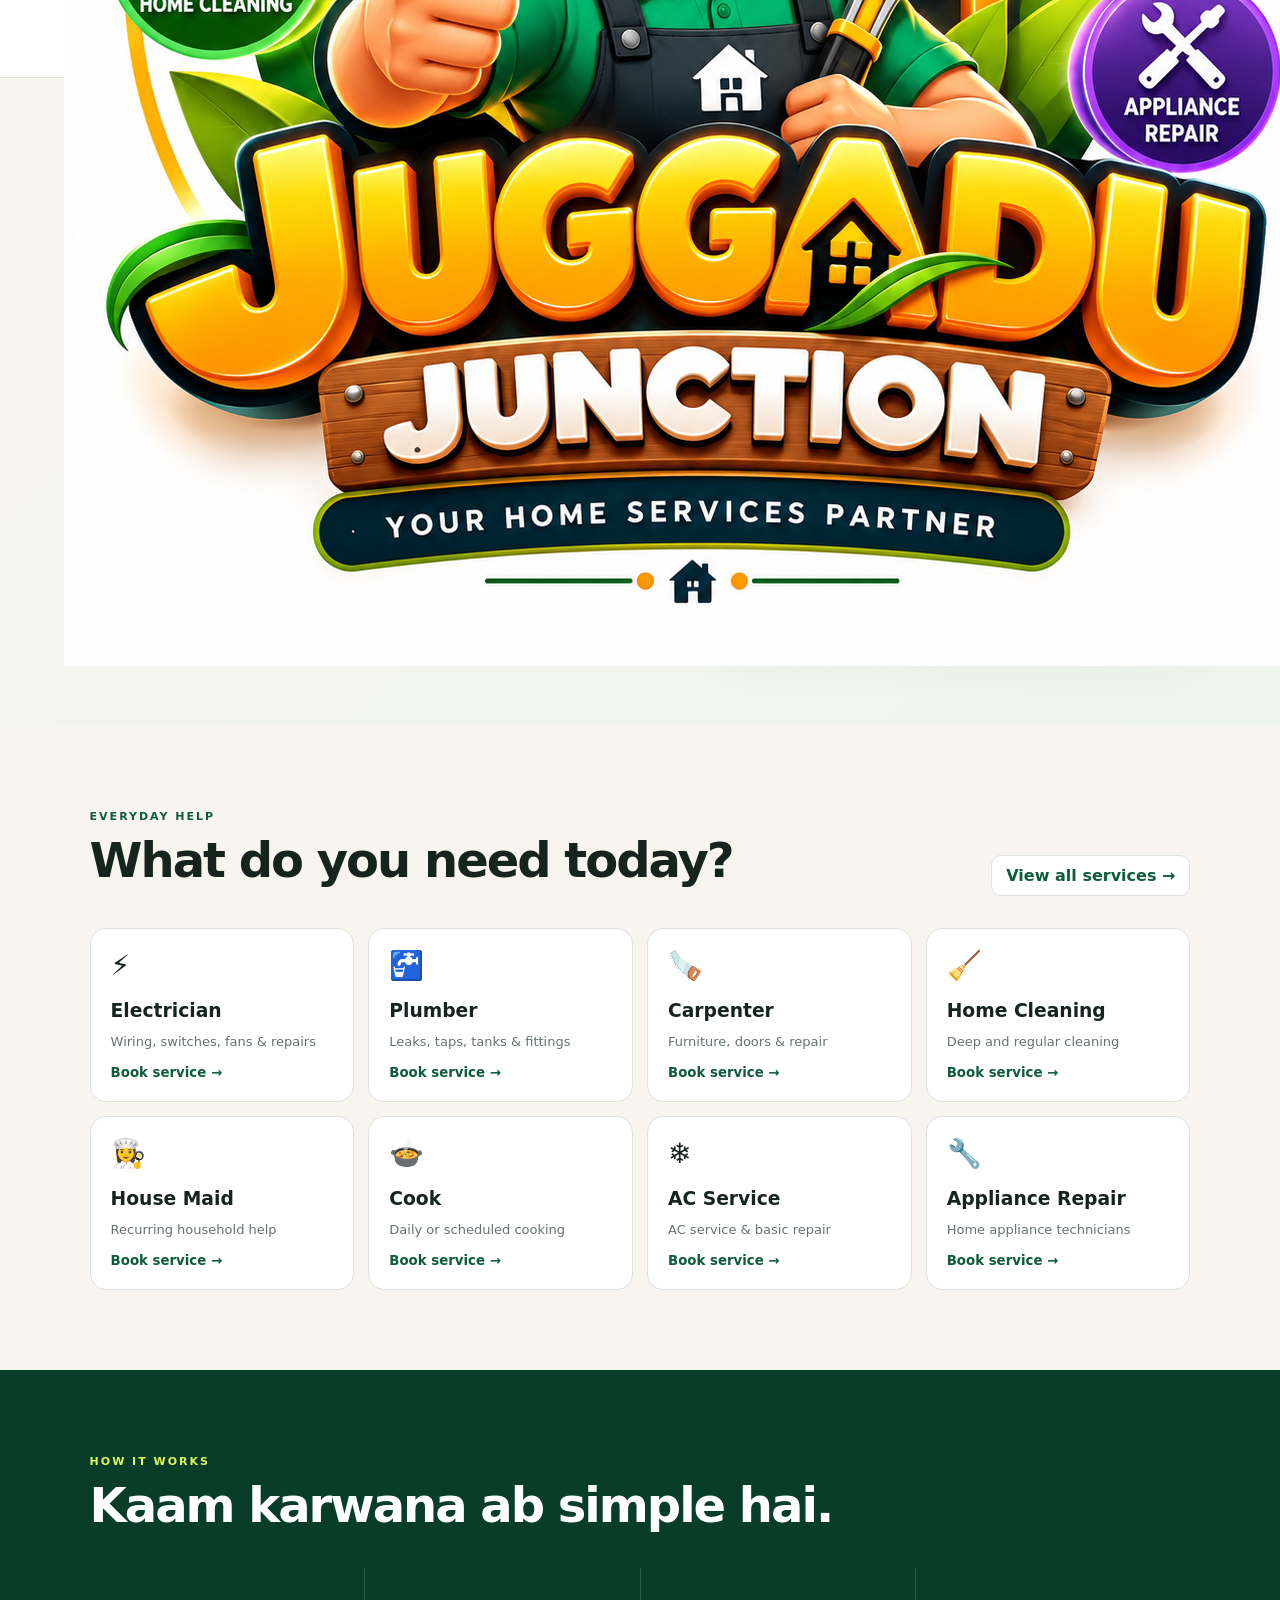
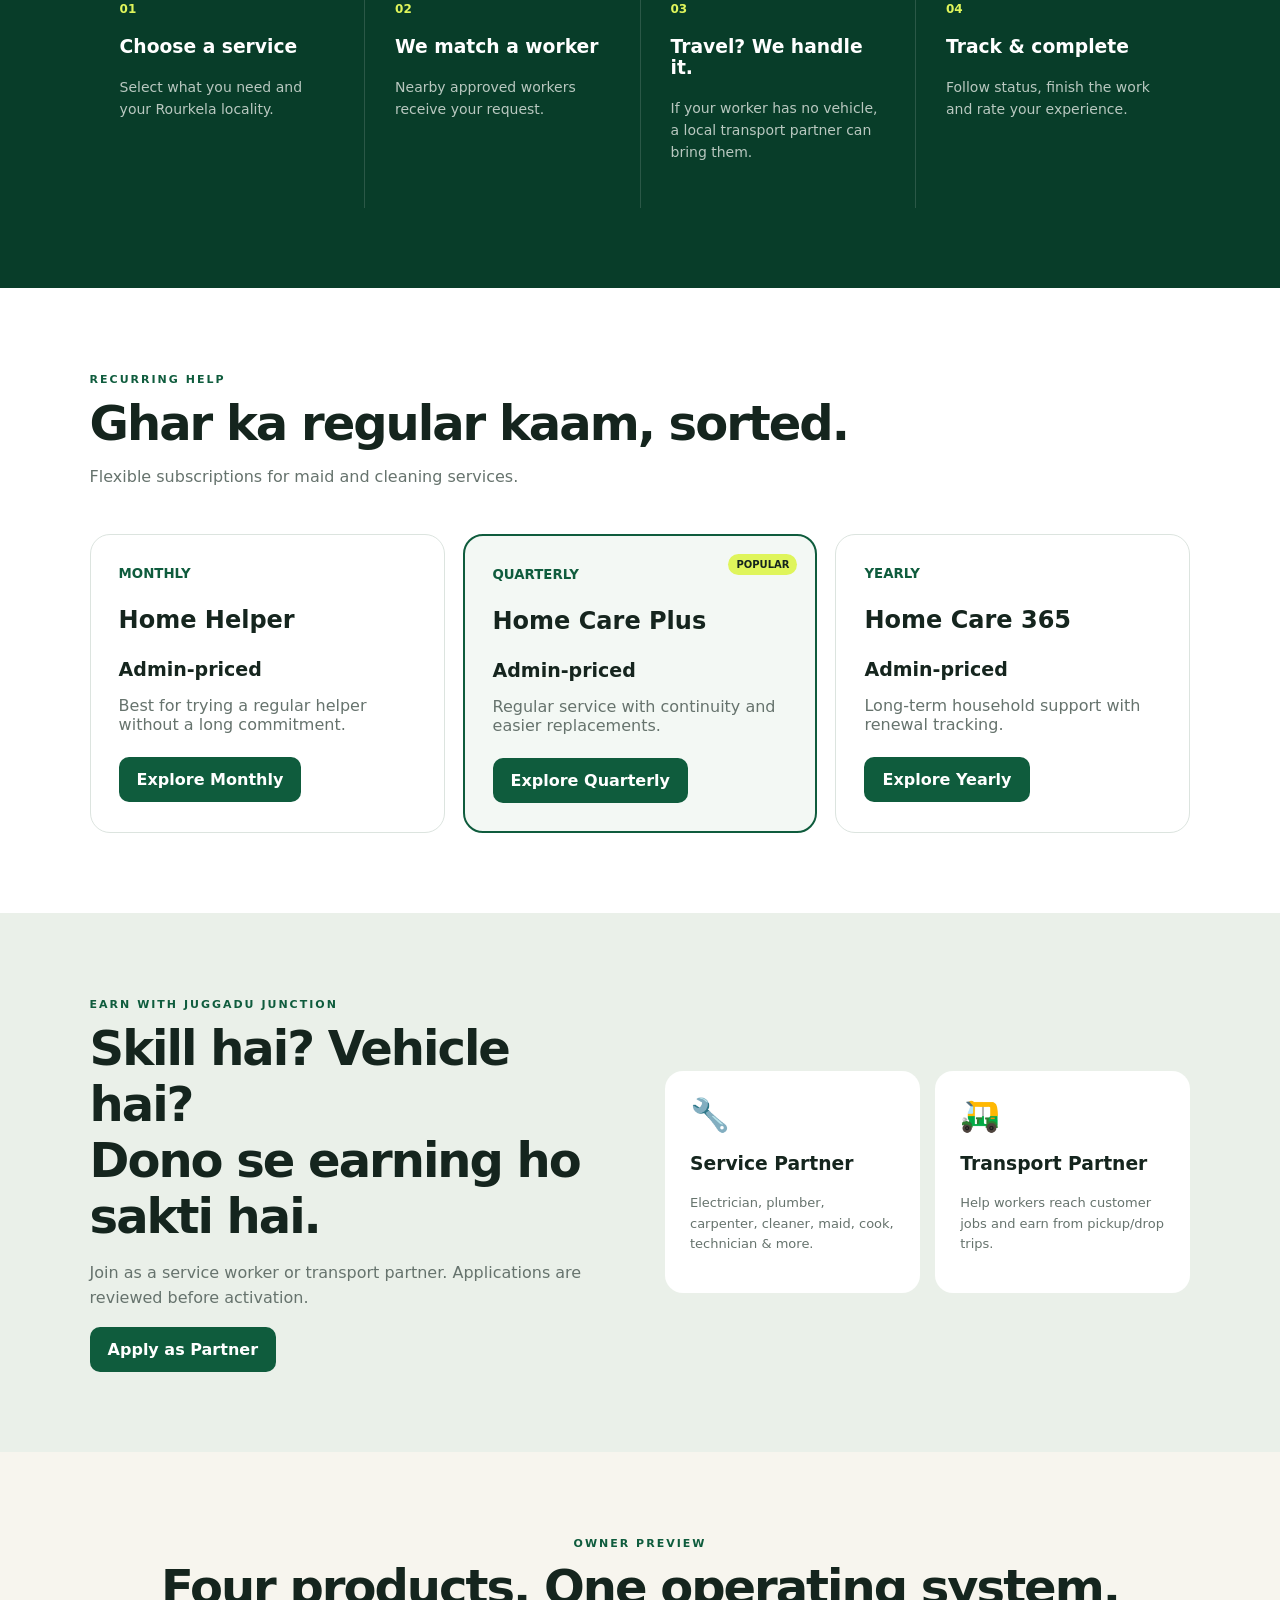
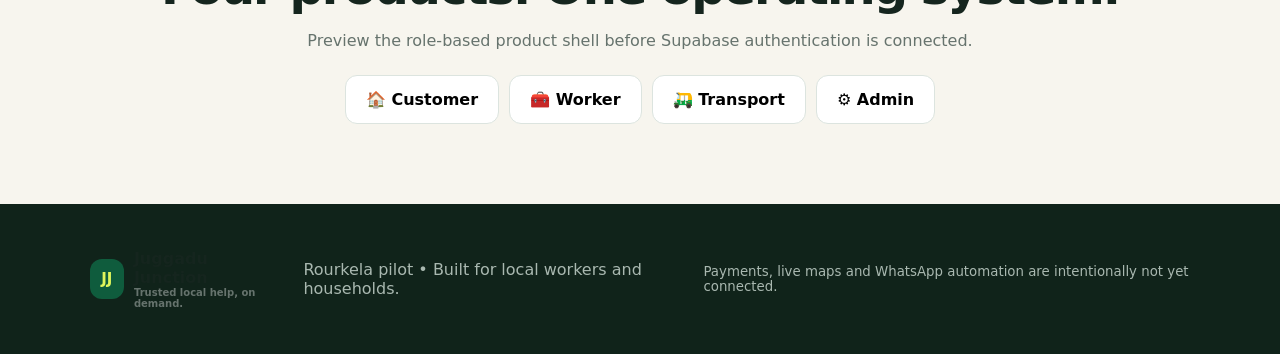
==== index.html @ be3a21d4 "Add official Juggadu Junction logo to header and browser icons" ====
<!doctype html><html lang="en"><head><meta charset="UTF-8"/><meta name="viewport" content="width=device-width,initial-scale=1"/><meta name="theme-color" content="#0f5c3d"/><meta name="description" content="Juggadu Junction - trusted local home services in Rourkela"/><title>Juggadu Junction | Rourkela</title><link rel="icon" type="image/png" href="juggadu-logo.png.png"/><link rel="apple-touch-icon" href="juggadu-logo.png.png"/><link rel="stylesheet" href="styles.css"/></head><body><header class="top"><a class="brand" href="#home" aria-label="Juggadu Junction home"><img class="brand-logo" src="juggadu-logo.png.png" alt="Juggadu Junction logo"/><span><strong>Juggadu Junction</strong><small>Rourkela ka apna service network</small></span></a><nav><a href="#services">Services</a><a href="#plans">Subscriptions</a><a href="#partner">Become a Partner</a><button id="accountButton" class="ghost" onclick="guestBooking()">Book Without Login</button></nav></header><main id="home"><section class="hero"><div><span class="pill">📍 Launching first in Rourkela, Odisha</span><h1>Har ghar ka kaam.<br/><em>Ek hi Junction.</em></h1><p>Verified local plumbers, electricians, carpenters, cleaners, maids and more — book nearby help without hunting for phone numbers.</p><div class="search"><span>⌕</span><input id="search" placeholder="What service do you need?"/><button onclick="findService()">Find Help</button></div><div class="trust"><b>✓ Local workers</b><b>✓ Admin verified</b><b>✓ Worker travel support</b></div></div><aside class="live"><div class="livehead"><span>LIVE BOOKING</span><b>#JJ-RKL-1042</b></div><h3>Carpenter needed</h3><p>Koel Nagar • Today, 3:30 PM</p><div class="worker"><div class="avatar">RK</div><div><b>Rakesh Kumar</b><small>Carpenter • 8 yrs experience</small></div><span class="verified">✓ Approved</span></div><div class="ride"><b>🛺 Travel support activated</b><small>Rakesh doesn't have a vehicle. Transport partner Manoj is picking him up.</small><div class="progress"><i></i></div><small>Pickup → En route → Customer</small></div></aside></section><section id="services" class="section"><div class="title"><div><span>EVERYDAY HELP</span><h2>What do you need today?</h2></div><button class="link" onclick="showAll()">View all services →</button></div><div id="serviceGrid" class="grid"></div></section><section class="how"><span>HOW IT WORKS</span><h2>Kaam karwana ab simple hai.</h2><div class="steps"><article><b>01</b><h3>Choose a service</h3><p>Select what you need and your Rourkela locality.</p></article><article><b>02</b><h3>We match a worker</h3><p>Nearby approved workers receive your request.</p></article><article><b>03</b><h3>Travel? We handle it.</h3><p>If your worker has no vehicle, a local transport partner can bring them.</p></article><article><b>04</b><h3>Track & complete</h3><p>Follow status, finish the work and rate your experience.</p></article></div></section><section id="plans" class="section plans"><div class="title"><div><span>RECURRING HELP</span><h2>Ghar ka regular kaam, sorted.</h2><p>Flexible subscriptions for maid and cleaning services.</p></div></div><div class="planGrid"><article><small>MONTHLY</small><h3>Home Helper</h3><strong>Admin-priced</strong><p>Best for trying a regular helper without a long commitment.</p><button onclick="plan('Monthly')">Explore Monthly</button></article><article class="featured"><label>POPULAR</label><small>QUARTERLY</small><h3>Home Care Plus</h3><strong>Admin-priced</strong><p>Regular service with continuity and easier replacements.</p><button onclick="plan('Quarterly')">Explore Quarterly</button></article><article><small>YEARLY</small><h3>Home Care 365</h3><strong>Admin-priced</strong><p>Long-term household support with renewal tracking.</p><button onclick="plan('Yearly')">Explore Yearly</button></article></div></section><section id="partner" class="partner"><div><span>EARN WITH JUGGADU JUNCTION</span><h2>Skill hai? Vehicle hai?<br/>Dono se earning ho sakti hai.</h2><p>Join as a service worker or transport partner. Applications are reviewed before activation.</p><button onclick="partner()">Apply as Partner</button></div><div class="partnercards"><article><b>🔧</b><h3>Service Partner</h3><p>Electrician, plumber, carpenter, cleaner, maid, cook, technician & more.</p></article><article><b>🛺</b><h3>Transport Partner</h3><p>Help workers reach customer jobs and earn from pickup/drop trips.</p></article></div></section><section class="demo"><span>OWNER PREVIEW</span><h2>Four products. One operating system.</h2><p>Preview the role-based product shell before Supabase authentication is connected.</p><div class="roles"><button onclick="dashboard('Customer')">🏠 Customer</button><button onclick="dashboard('Worker')">🧰 Worker</button><button onclick="dashboard('Transport')">🛺 Transport</button><button onclick="dashboard('Admin')">⚙️ Admin</button></div></section></main><footer><div class="brand"><span class="mark" aria-hidden="true">JJ</span><span><strong>Juggadu Junction</strong><small>Trusted local help, on demand.</small></span></div><p>Rourkela pilot • Built for local workers and households.</p><small>Payments, live maps and WhatsApp automation are intentionally not yet connected.</small></footer><div id="modal" class="modal"><div class="modalbox"><button class="close" onclick="closeModal()">×</button><div id="modalBody"></div></div></div><script src="app.js"></script></body></html>
---- styles.css ----
:root{--g:#0f5c3d;--g2:#083d29;--lime:#dff55b;--cream:#f7f5ee;--ink:#15251e;--muted:#66736d;--line:#dce4df;--white:#fff;--orange:#f4a340}*{box-sizing:border-box}html{scroll-behavior:smooth}body{margin:0;font-family:Inter,ui-sans-serif,system-ui,-apple-system,Segoe UI,sans-serif;color:var(--ink);background:var(--cream)}button,input{font:inherit}button{cursor:pointer}.top{height:78px;padding:0 max(5vw,24px);display:flex;align-items:center;justify-content:space-between;background:#fff;border-bottom:1px solid var(--line);position:sticky;top:0;z-index:20}.brand{display:flex;align-items:center;gap:10px;text-decoration:none;color:var(--ink);font-weight:900}.brand small{display:block;font-size:10px;color:var(--muted);font-weight:600}.mark{display:grid;place-items:center;width:40px;height:40px;border-radius:12px;background:var(--g);color:var(--lime);font-size:15px}.top nav{display:flex;align-items:center;gap:26px}.top nav a{color:var(--ink);text-decoration:none;font-size:14px;font-weight:700}.ghost,.link{border:1px solid var(--line);background:white;border-radius:10px;padding:10px 14px;font-weight:800}.top .logged-in{border-color:#b9d8c7;background:#edf7f1;color:var(--g);box-shadow:0 4px 14px #0f5c3d12}.login-dot{color:#1aa05d;font-size:11px;margin-right:4px}.hero{min-height:610px;padding:70px max(7vw,28px);display:grid;grid-template-columns:1.1fr .9fr;gap:60px;align-items:center;background:linear-gradient(135deg,#f7f5ee 0%,#eef5ed 100%)}.pill{display:inline-block;background:#e5f0e9;color:var(--g);border-radius:999px;padding:8px 12px;font-size:12px;font-weight:800}.hero h1{font-size:clamp(46px,6vw,78px);line-height:.98;letter-spacing:-4px;margin:22px 0}.hero h1 em{font-style:normal;color:var(--g)}.hero>div>p{font-size:18px;line-height:1.6;color:var(--muted);max-width:650px}.search{display:flex;background:white;padding:7px;border-radius:15px;box-shadow:0 12px 35px #1c513217;max-width:650px;margin-top:28px;border:1px solid var(--line)}.search span{padding:13px}.search input{border:0;outline:0;flex:1;min-width:100px}.search button,.planGrid button,.partner button{border:0;background:var(--g);color:white;border-radius:10px;padding:13px 18px;font-weight:900}.trust{display:flex;gap:20px;margin-top:18px;font-size:12px;color:var(--muted)}.live{background:white;border-radius:24px;padding:24px;box-shadow:0 25px 70px #173c2820;border:1px solid #e1e9e4;transform:rotate(1deg)}.livehead{display:flex;justify-content:space-between;color:var(--muted);font-size:11px}.livehead span{color:var(--g);font-weight:900}.live h3{font-size:28px;margin:28px 0 5px}.live>p{color:var(--muted);margin-top:0}.worker{display:flex;align-items:center;gap:12px;border-top:1px solid var(--line);border-bottom:1px solid var(--line);padding:18px 0}.avatar{width:45px;height:45px;border-radius:50%;display:grid;place-items:center;background:#e4eee7;color:var(--g);font-weight:900}.worker div:nth-child(2){flex:1}.worker small{display:block;color:var(--muted);margin-top:3px}.verified{font-size:11px;background:#e5f2e9;color:var(--g);padding:6px 8px;border-radius:999px;font-weight:800}.ride{margin-top:18px;background:#fff8e9;border-radius:14px;padding:15px;color:#604816}.ride small{display:block;margin-top:5px;line-height:1.5}.progress{height:6px;background:#eadfc7;border-radius:10px;margin:14px 0}.progress i{display:block;width:58%;height:100%;background:var(--orange);border-radius:10px}.section{padding:80px max(7vw,28px)}.title{display:flex;align-items:end;justify-content:space-between;margin-bottom:32px}.title span,.how>span,.partner>div>span,.demo>span{font-size:11px;letter-spacing:2px;color:var(--g);font-weight:900}.title h2,.how h2,.partner h2,.demo h2{font-size:clamp(30px,4vw,48px);letter-spacing:-2px;margin:8px 0}.title p{color:var(--muted)}.link{color:var(--g)}.grid{display:grid;grid-template-columns:repeat(4,1fr);gap:14px}.card{background:white;border:1px solid var(--line);border-radius:16px;padding:20px;transition:.2s}.card:hover{transform:translateY(-4px);box-shadow:0 14px 30px #183c2814}.card b{font-size:28px}.card h3{margin:18px 0 5px}.card p{color:var(--muted);font-size:13px}.card small{color:var(--g);font-weight:800}.how{background:var(--g2);color:white;padding:80px max(7vw,28px)}.how>span{color:var(--lime)}.steps{display:grid;grid-template-columns:repeat(4,1fr);gap:1px;background:#ffffff24;margin-top:35px}.steps article{background:var(--g2);padding:30px}.steps b{color:var(--lime);font-size:12px}.steps p{color:#b9c8c0;line-height:1.6;font-size:14px}.plans{background:#fff}.planGrid{display:grid;grid-template-columns:repeat(3,1fr);gap:18px}.planGrid article{border:1px solid var(--line);border-radius:20px;padding:28px;position:relative}.planGrid .featured{border:2px solid var(--g);background:#f3f8f4}.planGrid label{position:absolute;right:18px;top:18px;background:var(--lime);padding:5px 8px;border-radius:99px;font-size:10px;font-weight:900}.planGrid small{color:var(--g);font-weight:900}.planGrid h3{font-size:24px}.planGrid strong{font-size:19px}.planGrid p{color:var(--muted);min-height:45px}.partner{padding:80px max(7vw,28px);display:grid;grid-template-columns:1fr 1fr;gap:50px;align-items:center;background:#eaf0e9}.partner p{color:var(--muted);line-height:1.6}.partnercards{display:grid;grid-template-columns:1fr 1fr;gap:15px}.partnercards article{background:white;padding:25px;border-radius:18px}.partnercards b{font-size:32px}.partnercards p{font-size:13px}.demo{text-align:center;padding:80px max(7vw,28px)}.demo p{color:var(--muted)}.roles{display:flex;justify-content:center;gap:10px;flex-wrap:wrap;margin-top:25px}.roles button{background:white;border:1px solid var(--line);padding:14px 20px;border-radius:12px;font-weight:900}.roles button:hover{background:var(--g);color:white}footer{background:#10231a;color:white;padding:40px max(7vw,28px);display:flex;align-items:center;justify-content:space-between;gap:20px}footer p,footer>small{color:#a9b8b0}.modal{display:none;position:fixed;inset:0;background:#06150fbf;z-index:50;padding:20px;align-items:center;justify-content:center}.modal.show{display:flex}.modalbox{width:min(760px,100%);max-height:90vh;overflow:auto;background:white;border-radius:22px;padding:28px;position:relative}.close{position:absolute;right:16px;top:12px;border:0;background:transparent;font-size:30px}.dashhead{display:flex;align-items:center;gap:12px}.dashhead .mark{width:48px;height:48px}.stats{display:grid;grid-template-columns:repeat(3,1fr);gap:10px;margin:20px 0}.stat{padding:15px;border:1px solid var(--line);border-radius:12px}.stat strong{display:block;font-size:24px;color:var(--g)}.mockrow{padding:15px 0;border-top:1px solid var(--line);display:flex;justify-content:space-between;gap:10px}.status{background:#e8f3eb;color:var(--g);padding:5px 8px;border-radius:99px;font-size:11px;font-weight:900}@media(max-width:900px){.top nav a{display:none}.hero{grid-template-columns:1fr;padding-top:45px}.hero h1{letter-spacing:-2px}.grid{grid-template-columns:repeat(2,1fr)}.steps{grid-template-columns:1fr 1fr}.partner{grid-template-columns:1fr}.planGrid{grid-template-columns:1fr}.live{transform:none}footer{flex-direction:column;align-items:flex-start}}@media(max-width:560px){.top{height:68px;padding:0 16px}.top .ghost{font-size:11px;padding:8px}.hero,.section,.how,.partner,.demo{padding-left:18px;padding-right:18px}.hero{gap:28px}.hero h1{font-size:48px}.search{flex-wrap:wrap}.search button{width:100%}.trust{flex-wrap:wrap;gap:8px 15px}.grid{grid-template-columns:1fr 1fr;gap:9px}.card{padding:15px}.steps{grid-template-columns:1fr}.partnercards{grid-template-columns:1fr}.title{align-items:start;gap:15px}.title .link{display:none}.stats{grid-template-columns:1fr}.worker{align-items:flex-start}.verified{display:none}}
/* Guest booking: responsive full-width fields and location preview */
#guestBookingForm .mockrow{display:flex;align-items:flex-start;gap:14px}#guestBookingForm .mockrow>b{flex:0 0 34%;padding-top:10px}#guestBookingForm .mockrow>input,#guestBookingForm .mockrow>select,#guestBookingForm .mockrow>.guest-map{flex:1;min-width:0;width:100%;max-width:100%;box-sizing:border-box}#guestBookingForm input,#guestBookingForm select{min-height:42px;padding:9px;border:1px solid #cbd8d1;border-radius:8px}#guestBookingForm .guest-map{display:flex;flex-direction:column;gap:8px}#guestBookingForm .guest-map small{color:#66736d}#guestMapPreview iframe{display:block;width:100%;height:230px;border:1px solid #cbd8d1;border-radius:10px}#guestMapPreview a{display:inline-block;margin-top:6px;font-size:13px}@media(max-width:650px){#guestBookingForm .mockrow{flex-direction:column;gap:6px}#guestBookingForm .mockrow>b{flex:auto;padding-top:0}#guestBookingForm .mockrow>input,#guestBookingForm .mockrow>select,#guestBookingForm .mockrow>.guest-map{width:100%}}
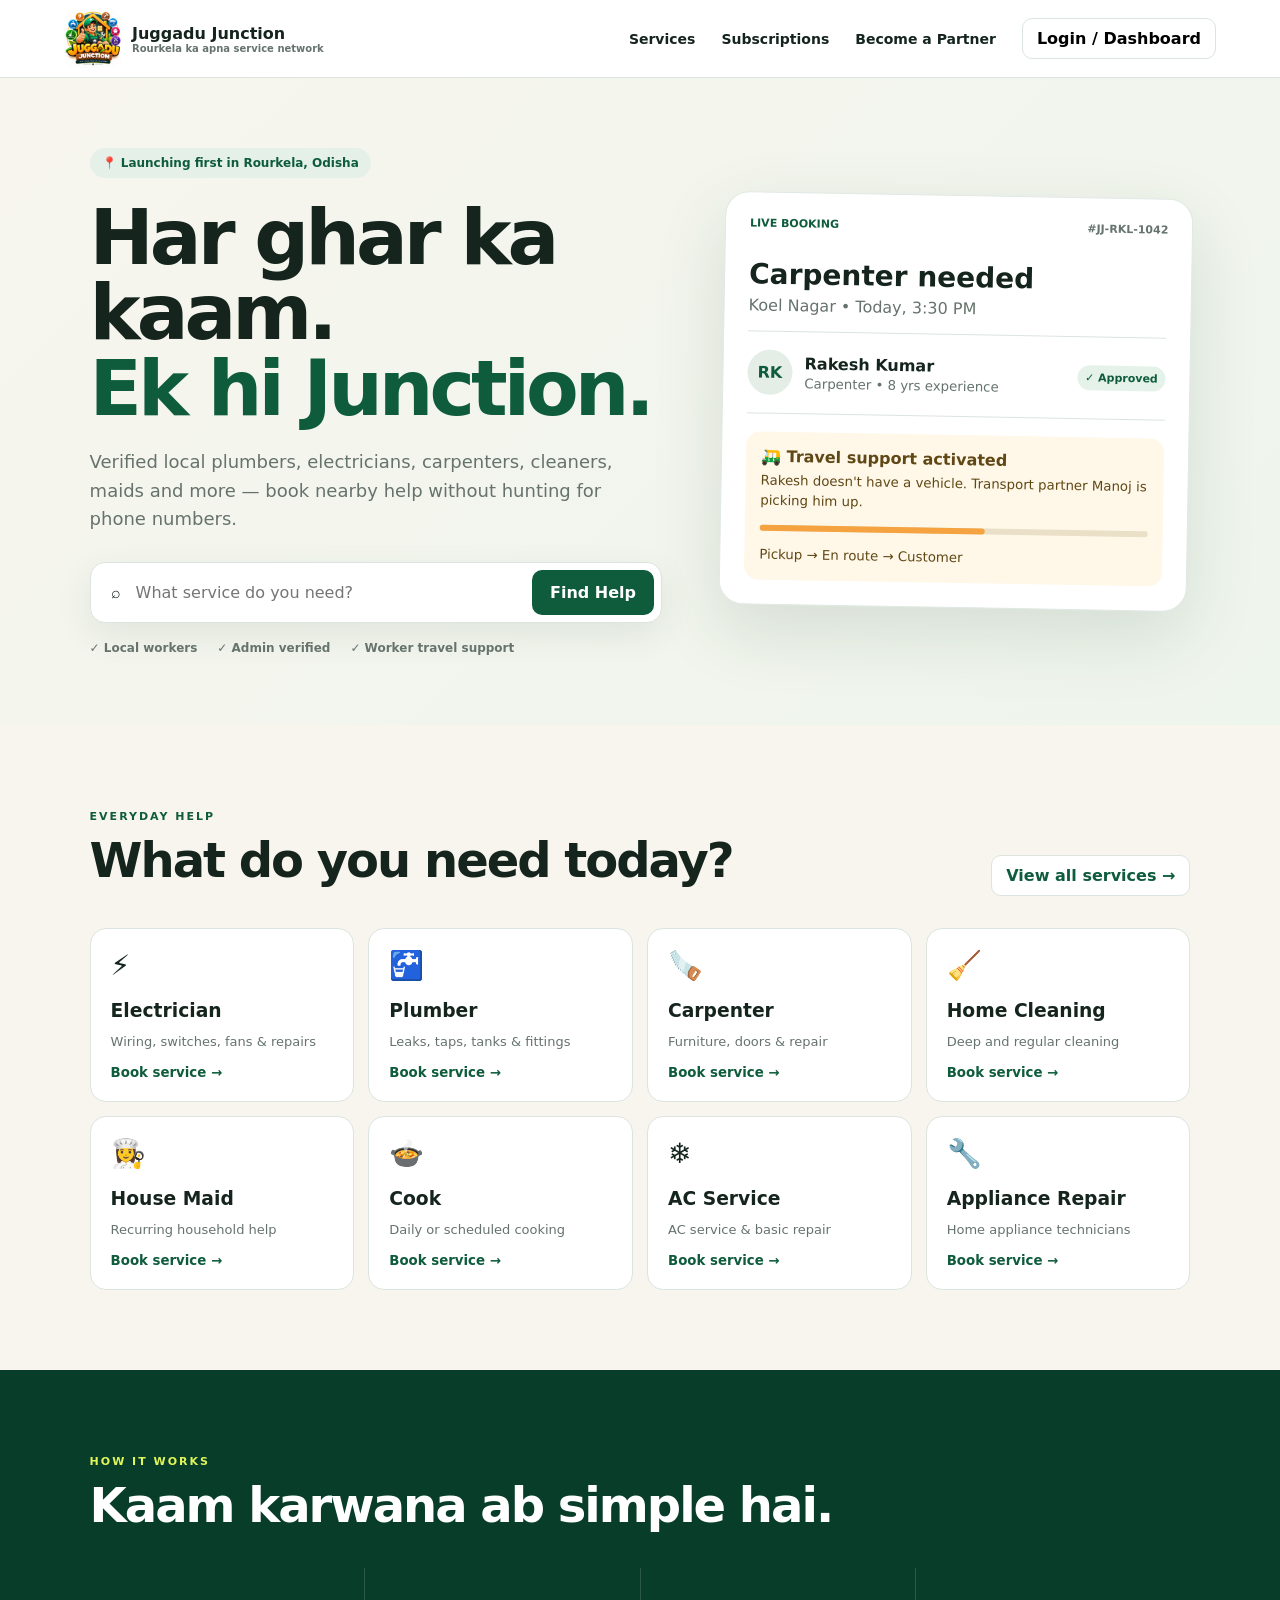
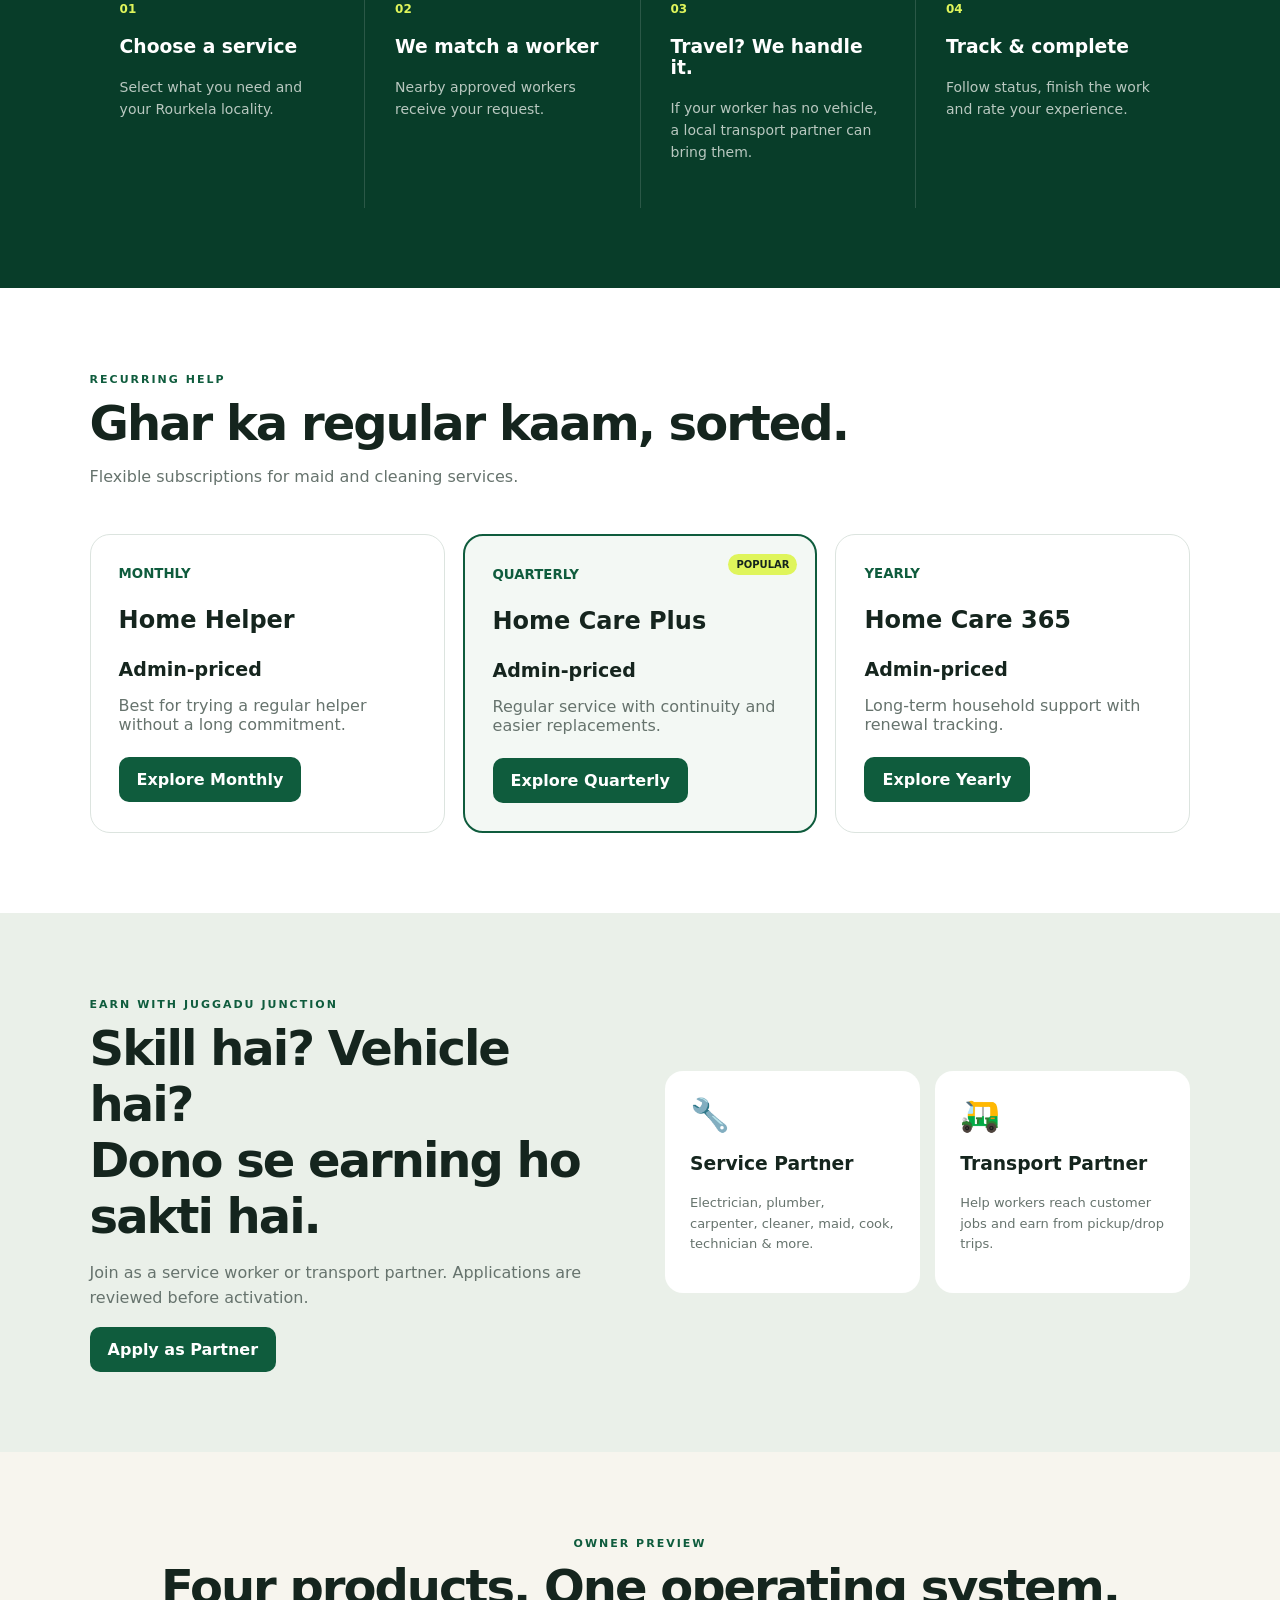
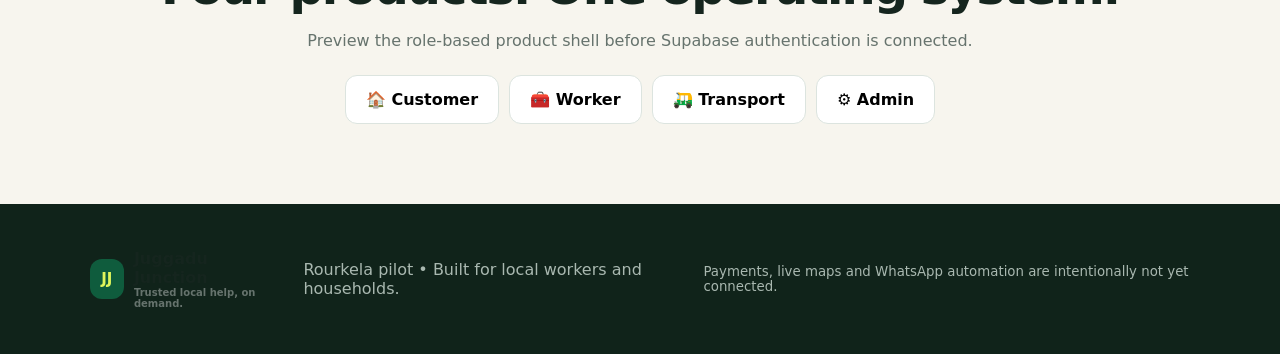
==== commit 877ffde3: "Force logo dimensions inline and bust stale CSS cache" ====
--- a/index.html
+++ b/index.html
@@ -1 +1 @@
-<!doctype html><html lang="en"><head><meta charset="UTF-8"/><meta name="viewport" content="width=device-width,initial-scale=1"/><meta name="theme-color" content="#0f5c3d"/><meta name="description" content="Juggadu Junction - trusted local home services in Rourkela"/><title>Juggadu Junction | Rourkela</title><link rel="icon" type="image/png" href="juggadu-logo.png.png"/><link rel="apple-touch-icon" href="juggadu-logo.png.png"/><link rel="stylesheet" href="styles.css"/></head><body><header class="top"><a class="brand" href="#home" aria-label="Juggadu Junction home"><img class="brand-logo" src="juggadu-logo.png.png" alt="Juggadu Junction logo"/><span><strong>Juggadu Junction</strong><small>Rourkela ka apna service network</small></span></a><nav><a href="#services">Services</a><a href="#plans">Subscriptions</a><a href="#partner">Become a Partner</a><button id="accountButton" class="ghost" onclick="guestBooking()">Book Without Login</button></nav></header><main id="home"><section class="hero"><div><span class="pill">📍 Launching first in Rourkela, Odisha</span><h1>Har ghar ka kaam.<br/><em>Ek hi Junction.</em></h1><p>Verified local plumbers, electricians, carpenters, cleaners, maids and more — book nearby help without hunting for phone numbers.</p><div class="search"><span>⌕</span><input id="search" placeholder="What service do you need?"/><button onclick="findService()">Find Help</button></div><div class="trust"><b>✓ Local workers</b><b>✓ Admin verified</b><b>✓ Worker travel support</b></div></div><aside class="live"><div class="livehead"><span>LIVE BOOKING</span><b>#JJ-RKL-1042</b></div><h3>Carpenter needed</h3><p>Koel Nagar • Today, 3:30 PM</p><div class="worker"><div class="avatar">RK</div><div><b>Rakesh Kumar</b><small>Carpenter • 8 yrs experience</small></div><span class="verified">✓ Approved</span></div><div class="ride"><b>🛺 Travel support activated</b><small>Rakesh doesn't have a vehicle. Transport partner Manoj is picking him up.</small><div class="progress"><i></i></div><small>Pickup → En route → Customer</small></div></aside></section><section id="services" class="section"><div class="title"><div><span>EVERYDAY HELP</span><h2>What do you need today?</h2></div><button class="link" onclick="showAll()">View all services →</button></div><div id="serviceGrid" class="grid"></div></section><section class="how"><span>HOW IT WORKS</span><h2>Kaam karwana ab simple hai.</h2><div class="steps"><article><b>01</b><h3>Choose a service</h3><p>Select what you need and your Rourkela locality.</p></article><article><b>02</b><h3>We match a worker</h3><p>Nearby approved workers receive your request.</p></article><article><b>03</b><h3>Travel? We handle it.</h3><p>If your worker has no vehicle, a local transport partner can bring them.</p></article><article><b>04</b><h3>Track & complete</h3><p>Follow status, finish the work and rate your experience.</p></article></div></section><section id="plans" class="section plans"><div class="title"><div><span>RECURRING HELP</span><h2>Ghar ka regular kaam, sorted.</h2><p>Flexible subscriptions for maid and cleaning services.</p></div></div><div class="planGrid"><article><small>MONTHLY</small><h3>Home Helper</h3><strong>Admin-priced</strong><p>Best for trying a regular helper without a long commitment.</p><button onclick="plan('Monthly')">Explore Monthly</button></article><article class="featured"><label>POPULAR</label><small>QUARTERLY</small><h3>Home Care Plus</h3><strong>Admin-priced</strong><p>Regular service with continuity and easier replacements.</p><button onclick="plan('Quarterly')">Explore Quarterly</button></article><article><small>YEARLY</small><h3>Home Care 365</h3><strong>Admin-priced</strong><p>Long-term household support with renewal tracking.</p><button onclick="plan('Yearly')">Explore Yearly</button></article></div></section><section id="partner" class="partner"><div><span>EARN WITH JUGGADU JUNCTION</span><h2>Skill hai? Vehicle hai?<br/>Dono se earning ho sakti hai.</h2><p>Join as a service worker or transport partner. Applications are reviewed before activation.</p><button onclick="partner()">Apply as Partner</button></div><div class="partnercards"><article><b>🔧</b><h3>Service Partner</h3><p>Electrician, plumber, carpenter, cleaner, maid, cook, technician & more.</p></article><article><b>🛺</b><h3>Transport Partner</h3><p>Help workers reach customer jobs and earn from pickup/drop trips.</p></article></div></section><section class="demo"><span>OWNER PREVIEW</span><h2>Four products. One operating system.</h2><p>Preview the role-based product shell before Supabase authentication is connected.</p><div class="roles"><button onclick="dashboard('Customer')">🏠 Customer</button><button onclick="dashboard('Worker')">🧰 Worker</button><button onclick="dashboard('Transport')">🛺 Transport</button><button onclick="dashboard('Admin')">⚙️ Admin</button></div></section></main><footer><div class="brand"><span class="mark" aria-hidden="true">JJ</span><span><strong>Juggadu Junction</strong><small>Trusted local help, on demand.</small></span></div><p>Rourkela pilot • Built for local workers and households.</p><small>Payments, live maps and WhatsApp automation are intentionally not yet connected.</small></footer><div id="modal" class="modal"><div class="modalbox"><button class="close" onclick="closeModal()">×</button><div id="modalBody"></div></div></div><script src="app.js"></script></body></html>+<!doctype html><html lang="en"><head><meta charset="UTF-8"/><meta name="viewport" content="width=device-width,initial-scale=1"/><meta name="theme-color" content="#0f5c3d"/><meta name="description" content="Juggadu Junction - trusted local home services in Rourkela"/><title>Juggadu Junction | Rourkela</title><link rel="icon" type="image/png" href="juggadu-logo.png.png"/><link rel="apple-touch-icon" href="juggadu-logo.png.png"/><link rel="stylesheet" href="styles.css?v=logo-fix-20261008-2"/></head><body><header class="top"><a class="brand" href="#home" aria-label="Juggadu Junction home"><img class="brand-logo" src="juggadu-logo.png.png" alt="Juggadu Junction logo" width="58" height="58" style="display:block;width:58px;height:58px;max-width:58px;max-height:58px;object-fit:contain;flex:0 0 58px"/><span><strong>Juggadu Junction</strong><small>Rourkela ka apna service network</small></span></a><nav><a href="#services">Services</a><a href="#plans">Subscriptions</a><a href="#partner">Become a Partner</a><button id="accountButton" class="ghost" onclick="guestBooking()">Book Without Login</button></nav></header><main id="home"><section class="hero"><div><span class="pill">📍 Launching first in Rourkela, Odisha</span><h1>Har ghar ka kaam.<br/><em>Ek hi Junction.</em></h1><p>Verified local plumbers, electricians, carpenters, cleaners, maids and more — book nearby help without hunting for phone numbers.</p><div class="search"><span>⌕</span><input id="search" placeholder="What service do you need?"/><button onclick="findService()">Find Help</button></div><div class="trust"><b>✓ Local workers</b><b>✓ Admin verified</b><b>✓ Worker travel support</b></div></div><aside class="live"><div class="livehead"><span>LIVE BOOKING</span><b>#JJ-RKL-1042</b></div><h3>Carpenter needed</h3><p>Koel Nagar • Today, 3:30 PM</p><div class="worker"><div class="avatar">RK</div><div><b>Rakesh Kumar</b><small>Carpenter • 8 yrs experience</small></div><span class="verified">✓ Approved</span></div><div class="ride"><b>🛺 Travel support activated</b><small>Rakesh doesn't have a vehicle. Transport partner Manoj is picking him up.</small><div class="progress"><i></i></div><small>Pickup → En route → Customer</small></div></aside></section><section id="services" class="section"><div class="title"><div><span>EVERYDAY HELP</span><h2>What do you need today?</h2></div><button class="link" onclick="showAll()">View all services →</button></div><div id="serviceGrid" class="grid"></div></section><section class="how"><span>HOW IT WORKS</span><h2>Kaam karwana ab simple hai.</h2><div class="steps"><article><b>01</b><h3>Choose a service</h3><p>Select what you need and your Rourkela locality.</p></article><article><b>02</b><h3>We match a worker</h3><p>Nearby approved workers receive your request.</p></article><article><b>03</b><h3>Travel? We handle it.</h3><p>If your worker has no vehicle, a local transport partner can bring them.</p></article><article><b>04</b><h3>Track & complete</h3><p>Follow status, finish the work and rate your experience.</p></article></div></section><section id="plans" class="section plans"><div class="title"><div><span>RECURRING HELP</span><h2>Ghar ka regular kaam, sorted.</h2><p>Flexible subscriptions for maid and cleaning services.</p></div></div><div class="planGrid"><article><small>MONTHLY</small><h3>Home Helper</h3><strong>Admin-priced</strong><p>Best for trying a regular helper without a long commitment.</p><button onclick="plan('Monthly')">Explore Monthly</button></article><article class="featured"><label>POPULAR</label><small>QUARTERLY</small><h3>Home Care Plus</h3><strong>Admin-priced</strong><p>Regular service with continuity and easier replacements.</p><button onclick="plan('Quarterly')">Explore Quarterly</button></article><article><small>YEARLY</small><h3>Home Care 365</h3><strong>Admin-priced</strong><p>Long-term household support with renewal tracking.</p><button onclick="plan('Yearly')">Explore Yearly</button></article></div></section><section id="partner" class="partner"><div><span>EARN WITH JUGGADU JUNCTION</span><h2>Skill hai? Vehicle hai?<br/>Dono se earning ho sakti hai.</h2><p>Join as a service worker or transport partner. Applications are reviewed before activation.</p><button onclick="partner()">Apply as Partner</button></div><div class="partnercards"><article><b>🔧</b><h3>Service Partner</h3><p>Electrician, plumber, carpenter, cleaner, maid, cook, technician & more.</p></article><article><b>🛺</b><h3>Transport Partner</h3><p>Help workers reach customer jobs and earn from pickup/drop trips.</p></article></div></section><section class="demo"><span>OWNER PREVIEW</span><h2>Four products. One operating system.</h2><p>Preview the role-based product shell before Supabase authentication is connected.</p><div class="roles"><button onclick="dashboard('Customer')">🏠 Customer</button><button onclick="dashboard('Worker')">🧰 Worker</button><button onclick="dashboard('Transport')">🛺 Transport</button><button onclick="dashboard('Admin')">⚙️ Admin</button></div></section></main><footer><div class="brand"><span class="mark" aria-hidden="true">JJ</span><span><strong>Juggadu Junction</strong><small>Trusted local help, on demand.</small></span></div><p>Rourkela pilot • Built for local workers and households.</p><small>Payments, live maps and WhatsApp automation are intentionally not yet connected.</small></footer><div id="modal" class="modal"><div class="modalbox"><button class="close" onclick="closeModal()">×</button><div id="modalBody"></div></div></div><script src="app.js"></script></body></html>
--- a/styles.css
+++ b/styles.css
@@ -1,3 +1,13 @@
 :root{--g:#0f5c3d;--g2:#083d29;--lime:#dff55b;--cream:#f7f5ee;--ink:#15251e;--muted:#66736d;--line:#dce4df;--white:#fff;--orange:#f4a340}*{box-sizing:border-box}html{scroll-behavior:smooth}body{margin:0;font-family:Inter,ui-sans-serif,system-ui,-apple-system,Segoe UI,sans-serif;color:var(--ink);background:var(--cream)}button,input{font:inherit}button{cursor:pointer}.top{height:78px;padding:0 max(5vw,24px);display:flex;align-items:center;justify-content:space-between;background:#fff;border-bottom:1px solid var(--line);position:sticky;top:0;z-index:20}.brand{display:flex;align-items:center;gap:10px;text-decoration:none;color:var(--ink);font-weight:900}.brand small{display:block;font-size:10px;color:var(--muted);font-weight:600}.mark{display:grid;place-items:center;width:40px;height:40px;border-radius:12px;background:var(--g);color:var(--lime);font-size:15px}.top nav{display:flex;align-items:center;gap:26px}.top nav a{color:var(--ink);text-decoration:none;font-size:14px;font-weight:700}.ghost,.link{border:1px solid var(--line);background:white;border-radius:10px;padding:10px 14px;font-weight:800}.top .logged-in{border-color:#b9d8c7;background:#edf7f1;color:var(--g);box-shadow:0 4px 14px #0f5c3d12}.login-dot{color:#1aa05d;font-size:11px;margin-right:4px}.hero{min-height:610px;padding:70px max(7vw,28px);display:grid;grid-template-columns:1.1fr .9fr;gap:60px;align-items:center;background:linear-gradient(135deg,#f7f5ee 0%,#eef5ed 100%)}.pill{display:inline-block;background:#e5f0e9;color:var(--g);border-radius:999px;padding:8px 12px;font-size:12px;font-weight:800}.hero h1{font-size:clamp(46px,6vw,78px);line-height:.98;letter-spacing:-4px;margin:22px 0}.hero h1 em{font-style:normal;color:var(--g)}.hero>div>p{font-size:18px;line-height:1.6;color:var(--muted);max-width:650px}.search{display:flex;background:white;padding:7px;border-radius:15px;box-shadow:0 12px 35px #1c513217;max-width:650px;margin-top:28px;border:1px solid var(--line)}.search span{padding:13px}.search input{border:0;outline:0;flex:1;min-width:100px}.search button,.planGrid button,.partner button{border:0;background:var(--g);color:white;border-radius:10px;padding:13px 18px;font-weight:900}.trust{display:flex;gap:20px;margin-top:18px;font-size:12px;color:var(--muted)}.live{background:white;border-radius:24px;padding:24px;box-shadow:0 25px 70px #173c2820;border:1px solid #e1e9e4;transform:rotate(1deg)}.livehead{display:flex;justify-content:space-between;color:var(--muted);font-size:11px}.livehead span{color:var(--g);font-weight:900}.live h3{font-size:28px;margin:28px 0 5px}.live>p{color:var(--muted);margin-top:0}.worker{display:flex;align-items:center;gap:12px;border-top:1px solid var(--line);border-bottom:1px solid var(--line);padding:18px 0}.avatar{width:45px;height:45px;border-radius:50%;display:grid;place-items:center;background:#e4eee7;color:var(--g);font-weight:900}.worker div:nth-child(2){flex:1}.worker small{display:block;color:var(--muted);margin-top:3px}.verified{font-size:11px;background:#e5f2e9;color:var(--g);padding:6px 8px;border-radius:999px;font-weight:800}.ride{margin-top:18px;background:#fff8e9;border-radius:14px;padding:15px;color:#604816}.ride small{display:block;margin-top:5px;line-height:1.5}.progress{height:6px;background:#eadfc7;border-radius:10px;margin:14px 0}.progress i{display:block;width:58%;height:100%;background:var(--orange);border-radius:10px}.section{padding:80px max(7vw,28px)}.title{display:flex;align-items:end;justify-content:space-between;margin-bottom:32px}.title span,.how>span,.partner>div>span,.demo>span{font-size:11px;letter-spacing:2px;color:var(--g);font-weight:900}.title h2,.how h2,.partner h2,.demo h2{font-size:clamp(30px,4vw,48px);letter-spacing:-2px;margin:8px 0}.title p{color:var(--muted)}.link{color:var(--g)}.grid{display:grid;grid-template-columns:repeat(4,1fr);gap:14px}.card{background:white;border:1px solid var(--line);border-radius:16px;padding:20px;transition:.2s}.card:hover{transform:translateY(-4px);box-shadow:0 14px 30px #183c2814}.card b{font-size:28px}.card h3{margin:18px 0 5px}.card p{color:var(--muted);font-size:13px}.card small{color:var(--g);font-weight:800}.how{background:var(--g2);color:white;padding:80px max(7vw,28px)}.how>span{color:var(--lime)}.steps{display:grid;grid-template-columns:repeat(4,1fr);gap:1px;background:#ffffff24;margin-top:35px}.steps article{background:var(--g2);padding:30px}.steps b{color:var(--lime);font-size:12px}.steps p{color:#b9c8c0;line-height:1.6;font-size:14px}.plans{background:#fff}.planGrid{display:grid;grid-template-columns:repeat(3,1fr);gap:18px}.planGrid article{border:1px solid var(--line);border-radius:20px;padding:28px;position:relative}.planGrid .featured{border:2px solid var(--g);background:#f3f8f4}.planGrid label{position:absolute;right:18px;top:18px;background:var(--lime);padding:5px 8px;border-radius:99px;font-size:10px;font-weight:900}.planGrid small{color:var(--g);font-weight:900}.planGrid h3{font-size:24px}.planGrid strong{font-size:19px}.planGrid p{color:var(--muted);min-height:45px}.partner{padding:80px max(7vw,28px);display:grid;grid-template-columns:1fr 1fr;gap:50px;align-items:center;background:#eaf0e9}.partner p{color:var(--muted);line-height:1.6}.partnercards{display:grid;grid-template-columns:1fr 1fr;gap:15px}.partnercards article{background:white;padding:25px;border-radius:18px}.partnercards b{font-size:32px}.partnercards p{font-size:13px}.demo{text-align:center;padding:80px max(7vw,28px)}.demo p{color:var(--muted)}.roles{display:flex;justify-content:center;gap:10px;flex-wrap:wrap;margin-top:25px}.roles button{background:white;border:1px solid var(--line);padding:14px 20px;border-radius:12px;font-weight:900}.roles button:hover{background:var(--g);color:white}footer{background:#10231a;color:white;padding:40px max(7vw,28px);display:flex;align-items:center;justify-content:space-between;gap:20px}footer p,footer>small{color:#a9b8b0}.modal{display:none;position:fixed;inset:0;background:#06150fbf;z-index:50;padding:20px;align-items:center;justify-content:center}.modal.show{display:flex}.modalbox{width:min(760px,100%);max-height:90vh;overflow:auto;background:white;border-radius:22px;padding:28px;position:relative}.close{position:absolute;right:16px;top:12px;border:0;background:transparent;font-size:30px}.dashhead{display:flex;align-items:center;gap:12px}.dashhead .mark{width:48px;height:48px}.stats{display:grid;grid-template-columns:repeat(3,1fr);gap:10px;margin:20px 0}.stat{padding:15px;border:1px solid var(--line);border-radius:12px}.stat strong{display:block;font-size:24px;color:var(--g)}.mockrow{padding:15px 0;border-top:1px solid var(--line);display:flex;justify-content:space-between;gap:10px}.status{background:#e8f3eb;color:var(--g);padding:5px 8px;border-radius:99px;font-size:11px;font-weight:900}@media(max-width:900px){.top nav a{display:none}.hero{grid-template-columns:1fr;padding-top:45px}.hero h1{letter-spacing:-2px}.grid{grid-template-columns:repeat(2,1fr)}.steps{grid-template-columns:1fr 1fr}.partner{grid-template-columns:1fr}.planGrid{grid-template-columns:1fr}.live{transform:none}footer{flex-direction:column;align-items:flex-start}}@media(max-width:560px){.top{height:68px;padding:0 16px}.top .ghost{font-size:11px;padding:8px}.hero,.section,.how,.partner,.demo{padding-left:18px;padding-right:18px}.hero{gap:28px}.hero h1{font-size:48px}.search{flex-wrap:wrap}.search button{width:100%}.trust{flex-wrap:wrap;gap:8px 15px}.grid{grid-template-columns:1fr 1fr;gap:9px}.card{padding:15px}.steps{grid-template-columns:1fr}.partnercards{grid-template-columns:1fr}.title{align-items:start;gap:15px}.title .link{display:none}.stats{grid-template-columns:1fr}.worker{align-items:flex-start}.verified{display:none}}
 /* Guest booking: responsive full-width fields and location preview */
 #guestBookingForm .mockrow{display:flex;align-items:flex-start;gap:14px}#guestBookingForm .mockrow>b{flex:0 0 34%;padding-top:10px}#guestBookingForm .mockrow>input,#guestBookingForm .mockrow>select,#guestBookingForm .mockrow>.guest-map{flex:1;min-width:0;width:100%;max-width:100%;box-sizing:border-box}#guestBookingForm input,#guestBookingForm select{min-height:42px;padding:9px;border:1px solid #cbd8d1;border-radius:8px}#guestBookingForm .guest-map{display:flex;flex-direction:column;gap:8px}#guestBookingForm .guest-map small{color:#66736d}#guestMapPreview iframe{display:block;width:100%;height:230px;border:1px solid #cbd8d1;border-radius:10px}#guestMapPreview a{display:inline-block;margin-top:6px;font-size:13px}@media(max-width:650px){#guestBookingForm .mockrow{flex-direction:column;gap:6px}#guestBookingForm .mockrow>b{flex:auto;padding-top:0}#guestBookingForm .mockrow>input,#guestBookingForm .mockrow>select,#guestBookingForm .mockrow>.guest-map{width:100%}}
+
+/* Official Juggadu Junction brand logo */
+.brand-logo{width:58px;height:58px;object-fit:contain;flex-shrink:0;border-radius:12px}
+@media(max-width:600px){.brand-logo{width:46px;height:46px}}
+
+/* Keep the detailed brand artwork contained inside the header */
+.top .brand-logo{display:block!important;width:58px!important;height:58px!important;max-width:58px!important;max-height:58px!important;object-fit:contain!important;flex:none!important}
+.top .brand{min-width:0;flex-shrink:0}
+.top .brand>span{display:block}
+@media(max-width:720px){.top .brand-logo{width:44px!important;height:44px!important;max-width:44px!important;max-height:44px!important}}
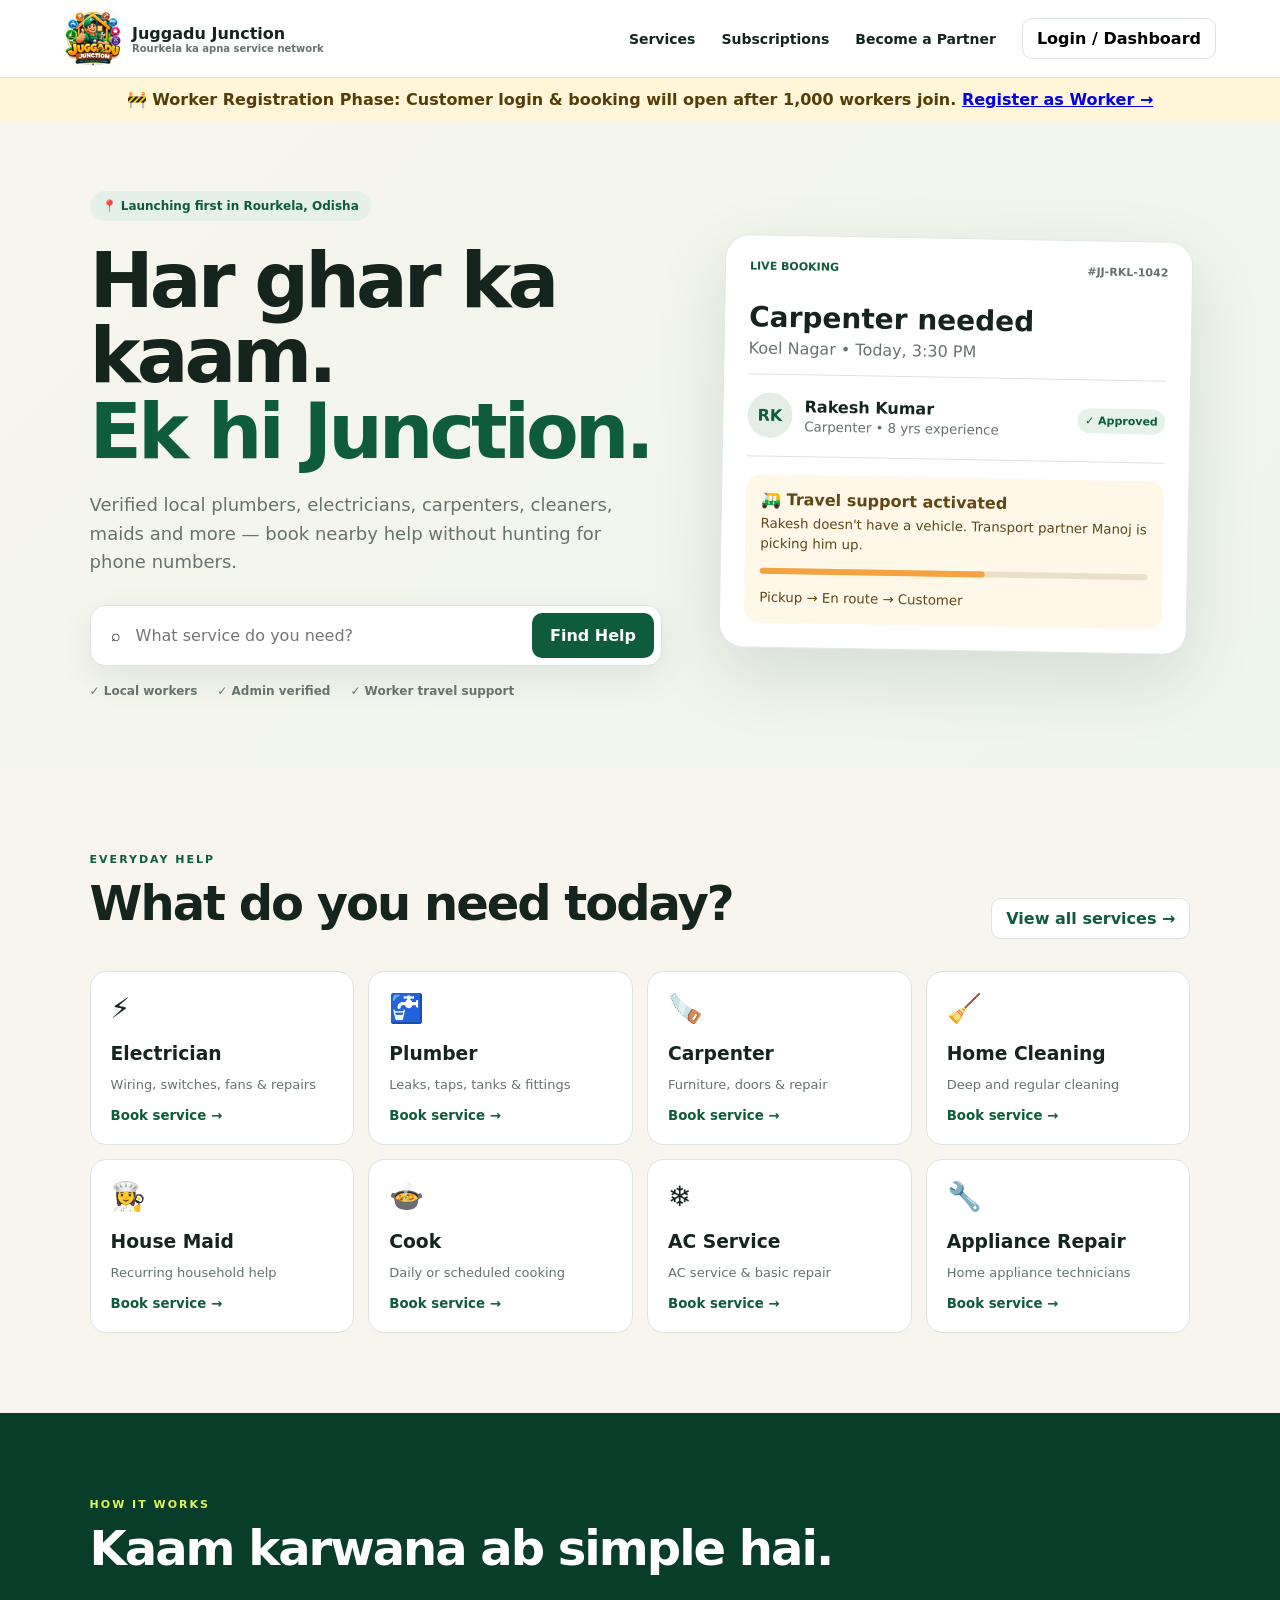
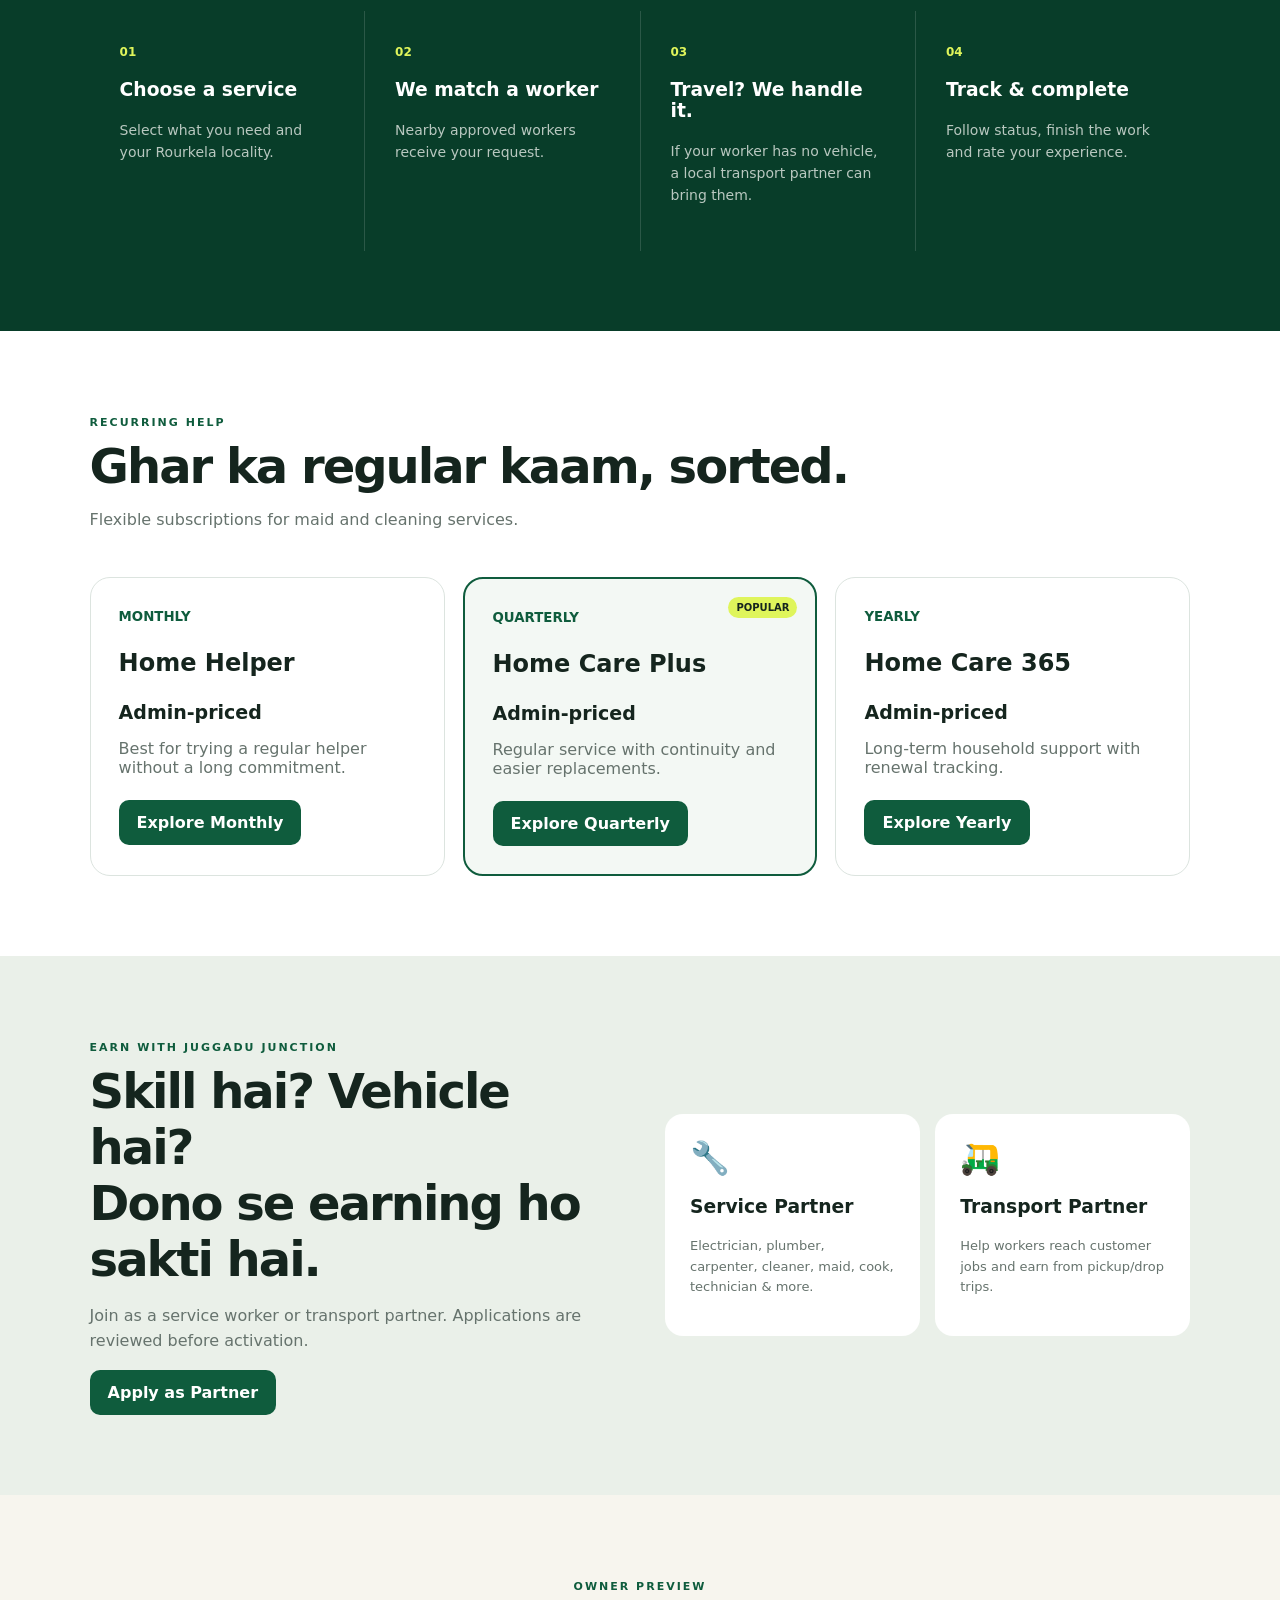
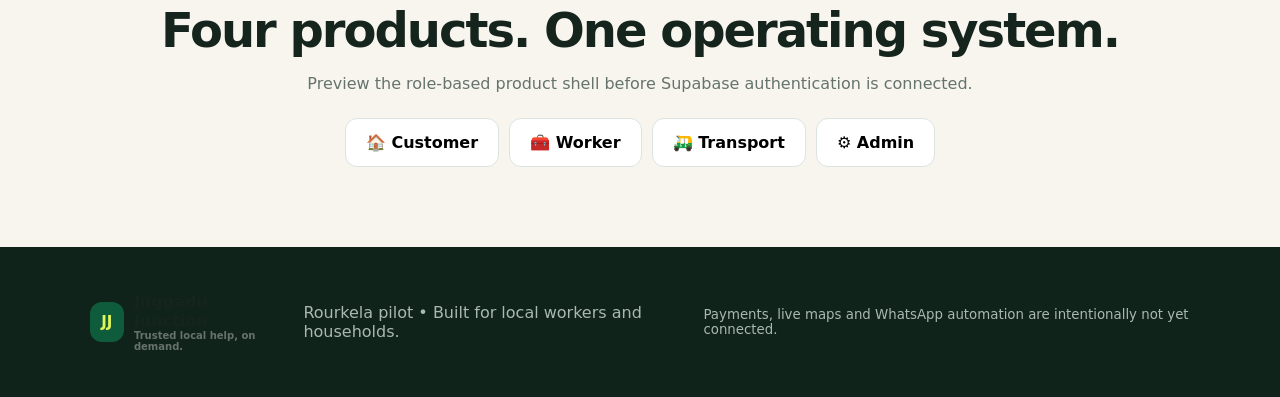
==== commit ad5bdad8: "Pause customer booking entry points during first 1000 workers enrollment" ====
--- a/index.html
+++ b/index.html
@@ -1 +1 @@
-<!doctype html><html lang="en"><head><meta charset="UTF-8"/><meta name="viewport" content="width=device-width,initial-scale=1"/><meta name="theme-color" content="#0f5c3d"/><meta name="description" content="Juggadu Junction - trusted local home services in Rourkela"/><title>Juggadu Junction | Rourkela</title><link rel="icon" type="image/png" href="juggadu-logo.png.png"/><link rel="apple-touch-icon" href="juggadu-logo.png.png"/><link rel="stylesheet" href="styles.css?v=logo-fix-20261008-2"/></head><body><header class="top"><a class="brand" href="#home" aria-label="Juggadu Junction home"><img class="brand-logo" src="juggadu-logo.png.png" alt="Juggadu Junction logo" width="58" height="58" style="display:block;width:58px;height:58px;max-width:58px;max-height:58px;object-fit:contain;flex:0 0 58px"/><span><strong>Juggadu Junction</strong><small>Rourkela ka apna service network</small></span></a><nav><a href="#services">Services</a><a href="#plans">Subscriptions</a><a href="#partner">Become a Partner</a><button id="accountButton" class="ghost" onclick="guestBooking()">Book Without Login</button></nav></header><main id="home"><section class="hero"><div><span class="pill">📍 Launching first in Rourkela, Odisha</span><h1>Har ghar ka kaam.<br/><em>Ek hi Junction.</em></h1><p>Verified local plumbers, electricians, carpenters, cleaners, maids and more — book nearby help without hunting for phone numbers.</p><div class="search"><span>⌕</span><input id="search" placeholder="What service do you need?"/><button onclick="findService()">Find Help</button></div><div class="trust"><b>✓ Local workers</b><b>✓ Admin verified</b><b>✓ Worker travel support</b></div></div><aside class="live"><div class="livehead"><span>LIVE BOOKING</span><b>#JJ-RKL-1042</b></div><h3>Carpenter needed</h3><p>Koel Nagar • Today, 3:30 PM</p><div class="worker"><div class="avatar">RK</div><div><b>Rakesh Kumar</b><small>Carpenter • 8 yrs experience</small></div><span class="verified">✓ Approved</span></div><div class="ride"><b>🛺 Travel support activated</b><small>Rakesh doesn't have a vehicle. Transport partner Manoj is picking him up.</small><div class="progress"><i></i></div><small>Pickup → En route → Customer</small></div></aside></section><section id="services" class="section"><div class="title"><div><span>EVERYDAY HELP</span><h2>What do you need today?</h2></div><button class="link" onclick="showAll()">View all services →</button></div><div id="serviceGrid" class="grid"></div></section><section class="how"><span>HOW IT WORKS</span><h2>Kaam karwana ab simple hai.</h2><div class="steps"><article><b>01</b><h3>Choose a service</h3><p>Select what you need and your Rourkela locality.</p></article><article><b>02</b><h3>We match a worker</h3><p>Nearby approved workers receive your request.</p></article><article><b>03</b><h3>Travel? We handle it.</h3><p>If your worker has no vehicle, a local transport partner can bring them.</p></article><article><b>04</b><h3>Track & complete</h3><p>Follow status, finish the work and rate your experience.</p></article></div></section><section id="plans" class="section plans"><div class="title"><div><span>RECURRING HELP</span><h2>Ghar ka regular kaam, sorted.</h2><p>Flexible subscriptions for maid and cleaning services.</p></div></div><div class="planGrid"><article><small>MONTHLY</small><h3>Home Helper</h3><strong>Admin-priced</strong><p>Best for trying a regular helper without a long commitment.</p><button onclick="plan('Monthly')">Explore Monthly</button></article><article class="featured"><label>POPULAR</label><small>QUARTERLY</small><h3>Home Care Plus</h3><strong>Admin-priced</strong><p>Regular service with continuity and easier replacements.</p><button onclick="plan('Quarterly')">Explore Quarterly</button></article><article><small>YEARLY</small><h3>Home Care 365</h3><strong>Admin-priced</strong><p>Long-term household support with renewal tracking.</p><button onclick="plan('Yearly')">Explore Yearly</button></article></div></section><section id="partner" class="partner"><div><span>EARN WITH JUGGADU JUNCTION</span><h2>Skill hai? Vehicle hai?<br/>Dono se earning ho sakti hai.</h2><p>Join as a service worker or transport partner. Applications are reviewed before activation.</p><button onclick="partner()">Apply as Partner</button></div><div class="partnercards"><article><b>🔧</b><h3>Service Partner</h3><p>Electrician, plumber, carpenter, cleaner, maid, cook, technician & more.</p></article><article><b>🛺</b><h3>Transport Partner</h3><p>Help workers reach customer jobs and earn from pickup/drop trips.</p></article></div></section><section class="demo"><span>OWNER PREVIEW</span><h2>Four products. One operating system.</h2><p>Preview the role-based product shell before Supabase authentication is connected.</p><div class="roles"><button onclick="dashboard('Customer')">🏠 Customer</button><button onclick="dashboard('Worker')">🧰 Worker</button><button onclick="dashboard('Transport')">🛺 Transport</button><button onclick="dashboard('Admin')">⚙️ Admin</button></div></section></main><footer><div class="brand"><span class="mark" aria-hidden="true">JJ</span><span><strong>Juggadu Junction</strong><small>Trusted local help, on demand.</small></span></div><p>Rourkela pilot • Built for local workers and households.</p><small>Payments, live maps and WhatsApp automation are intentionally not yet connected.</small></footer><div id="modal" class="modal"><div class="modalbox"><button class="close" onclick="closeModal()">×</button><div id="modalBody"></div></div></div><script src="app.js"></script></body></html>+<!doctype html><html lang="en"><head><meta charset="UTF-8"/><meta name="viewport" content="width=device-width,initial-scale=1"/><meta name="theme-color" content="#0f5c3d"/><meta name="description" content="Juggadu Junction - trusted local home services in Rourkela"/><title>Juggadu Junction | Rourkela</title><link rel="icon" type="image/png" href="juggadu-logo.png.png"/><link rel="apple-touch-icon" href="juggadu-logo.png.png"/><link rel="stylesheet" href="styles.css?v=admin-easy-2"/></head><body><header class="top"><a class="brand" href="#home" aria-label="Juggadu Junction home"><img class="brand-logo" src="juggadu-logo.png.png" alt="Juggadu Junction logo" width="58" height="58" style="display:block;width:58px;height:58px;max-width:58px;max-height:58px;object-fit:contain;flex:0 0 58px"/><span><strong>Juggadu Junction</strong><small>Rourkela ka apna service network</small></span></a><nav><a href="#services">Services</a><a href="#plans">Subscriptions</a><a href="#partner">Become a Partner</a><button id="accountButton" class="ghost" onclick="customerLaunchNotice()">Book Without Login</button></nav></header><main id="home"><div style="background:#fff5d9;color:#553d09;text-align:center;padding:12px 16px;font-weight:750">🚧 Worker Registration Phase: Customer login & booking will open after 1,000 workers join. <a href="#partner">Register as Worker →</a></div><section class="hero"><div><span class="pill">📍 Launching first in Rourkela, Odisha</span><h1>Har ghar ka kaam.<br/><em>Ek hi Junction.</em></h1><p>Verified local plumbers, electricians, carpenters, cleaners, maids and more — book nearby help without hunting for phone numbers.</p><div class="search"><span>⌕</span><input id="search" placeholder="What service do you need?"/><button onclick="customerLaunchNotice()">Find Help</button></div><div class="trust"><b>✓ Local workers</b><b>✓ Admin verified</b><b>✓ Worker travel support</b></div></div><aside class="live"><div class="livehead"><span>LIVE BOOKING</span><b>#JJ-RKL-1042</b></div><h3>Carpenter needed</h3><p>Koel Nagar • Today, 3:30 PM</p><div class="worker"><div class="avatar">RK</div><div><b>Rakesh Kumar</b><small>Carpenter • 8 yrs experience</small></div><span class="verified">✓ Approved</span></div><div class="ride"><b>🛺 Travel support activated</b><small>Rakesh doesn't have a vehicle. Transport partner Manoj is picking him up.</small><div class="progress"><i></i></div><small>Pickup → En route → Customer</small></div></aside></section><section id="services" class="section"><div class="title"><div><span>EVERYDAY HELP</span><h2>What do you need today?</h2></div><button class="link" onclick="showAll()">View all services →</button></div><div id="serviceGrid" class="grid"></div></section><section class="how"><span>HOW IT WORKS</span><h2>Kaam karwana ab simple hai.</h2><div class="steps"><article><b>01</b><h3>Choose a service</h3><p>Select what you need and your Rourkela locality.</p></article><article><b>02</b><h3>We match a worker</h3><p>Nearby approved workers receive your request.</p></article><article><b>03</b><h3>Travel? We handle it.</h3><p>If your worker has no vehicle, a local transport partner can bring them.</p></article><article><b>04</b><h3>Track & complete</h3><p>Follow status, finish the work and rate your experience.</p></article></div></section><section id="plans" class="section plans"><div class="title"><div><span>RECURRING HELP</span><h2>Ghar ka regular kaam, sorted.</h2><p>Flexible subscriptions for maid and cleaning services.</p></div></div><div class="planGrid"><article><small>MONTHLY</small><h3>Home Helper</h3><strong>Admin-priced</strong><p>Best for trying a regular helper without a long commitment.</p><button onclick="plan('Monthly')">Explore Monthly</button></article><article class="featured"><label>POPULAR</label><small>QUARTERLY</small><h3>Home Care Plus</h3><strong>Admin-priced</strong><p>Regular service with continuity and easier replacements.</p><button onclick="plan('Quarterly')">Explore Quarterly</button></article><article><small>YEARLY</small><h3>Home Care 365</h3><strong>Admin-priced</strong><p>Long-term household support with renewal tracking.</p><button onclick="plan('Yearly')">Explore Yearly</button></article></div></section><section id="partner" class="partner"><div><span>EARN WITH JUGGADU JUNCTION</span><h2>Skill hai? Vehicle hai?<br/>Dono se earning ho sakti hai.</h2><p>Join as a service worker or transport partner. Applications are reviewed before activation.</p><button onclick="partner()">Apply as Partner</button></div><div class="partnercards"><article><b>🔧</b><h3>Service Partner</h3><p>Electrician, plumber, carpenter, cleaner, maid, cook, technician & more.</p></article><article><b>🛺</b><h3>Transport Partner</h3><p>Help workers reach customer jobs and earn from pickup/drop trips.</p></article></div></section><section class="demo"><span>OWNER PREVIEW</span><h2>Four products. One operating system.</h2><p>Preview the role-based product shell before Supabase authentication is connected.</p><div class="roles"><button onclick="customerLaunchNotice()">🏠 Customer</button><button onclick="dashboard('Worker')">🧰 Worker</button><button onclick="dashboard('Transport')">🛺 Transport</button><button onclick="dashboard('Admin')">⚙️ Admin</button></div></section></main><footer><div class="brand"><span class="mark" aria-hidden="true">JJ</span><span><strong>Juggadu Junction</strong><small>Trusted local help, on demand.</small></span></div><p>Rourkela pilot • Built for local workers and households.</p><small>Payments, live maps and WhatsApp automation are intentionally not yet connected.</small></footer><div id="modal" class="modal"><div class="modalbox"><button class="close" onclick="closeModal()">×</button><div id="modalBody"></div></div></div><script src="app.js?v=worker-only-20261009"></script></body></html>
--- a/styles.css
+++ b/styles.css
@@ -11,3 +11,7 @@
 .top .brand{min-width:0;flex-shrink:0}
 .top .brand>span{display:block}
 @media(max-width:720px){.top .brand-logo{width:44px!important;height:44px!important;max-width:44px!important;max-height:44px!important}}
+
+.jj-admin-title{display:flex;justify-content:space-between;align-items:center;gap:12px}.jj-admin-stats{display:grid;grid-template-columns:repeat(3,minmax(0,1fr));gap:10px;margin:16px 0}.jj-admin-stats>div{background:#eef7f0;padding:14px;border-radius:12px}.jj-admin-stats b{display:block;font-size:25px;color:#0f5c3d}.jj-admin-stats small{font-size:11px;color:#50645a}.jj-admin-card{background:#fff;border:1px solid #dce4df;border-radius:12px;padding:14px;margin:10px 0;overflow-wrap:anywhere}.jj-admin-card p{margin:8px 0}.jj-admin-card select{max-width:100%;padding:8px;border:1px solid #dce4df;border-radius:8px}@media(max-width:550px){.jj-admin-stats{grid-template-columns:1fr 1fr}.jj-admin-title{flex-wrap:wrap}}
+
+.jj-admin-head{display:flex;justify-content:space-between;align-items:start;gap:12px;flex-wrap:wrap}.jj-admin-head h2{margin:14px 0 5px}.jj-admin-head p{color:#64776c}.jj-toolbar{display:flex;gap:9px;flex-wrap:wrap;margin:20px 0}.jj-toolbar button{padding:11px 15px;border-radius:11px;border:1px solid #d9e6dd;background:#edf5ef;color:#165b3d;font-weight:750}.jj-toolbar button.active{background:#0f5c3d;color:white}.jj-filters{display:flex;gap:10px;flex-wrap:wrap;margin:15px 0}.jj-filters input{flex:1;min-width:170px;padding:12px;border:1px solid #d6e3da;border-radius:10px}.jj-filters select,.jj-actions select{padding:10px;border:1px solid #d6e3da;border-radius:10px;background:white}.jj-admin-card{border:1px solid #dce8df;background:white;border-radius:15px;padding:17px;margin:12px 0}.jj-admin-card strong{font-size:16px}.jj-admin-card p{line-height:1.5;color:#54695d;margin:8px 0}.jj-actions{display:flex;gap:12px;align-items:center;flex-wrap:wrap;margin-top:12px}.jj-actions a{background:#0f5c3d;color:white;text-decoration:none;border-radius:9px;padding:10px 14px;font-weight:700}.jj-empty{padding:36px;text-align:center;color:#607568}.jj-admin-stats{grid-template-columns:repeat(3,minmax(0,1fr))}@media(max-width:550px){.jj-admin-stats{grid-template-columns:repeat(2,minmax(0,1fr))}.jj-admin-card{padding:13px}}
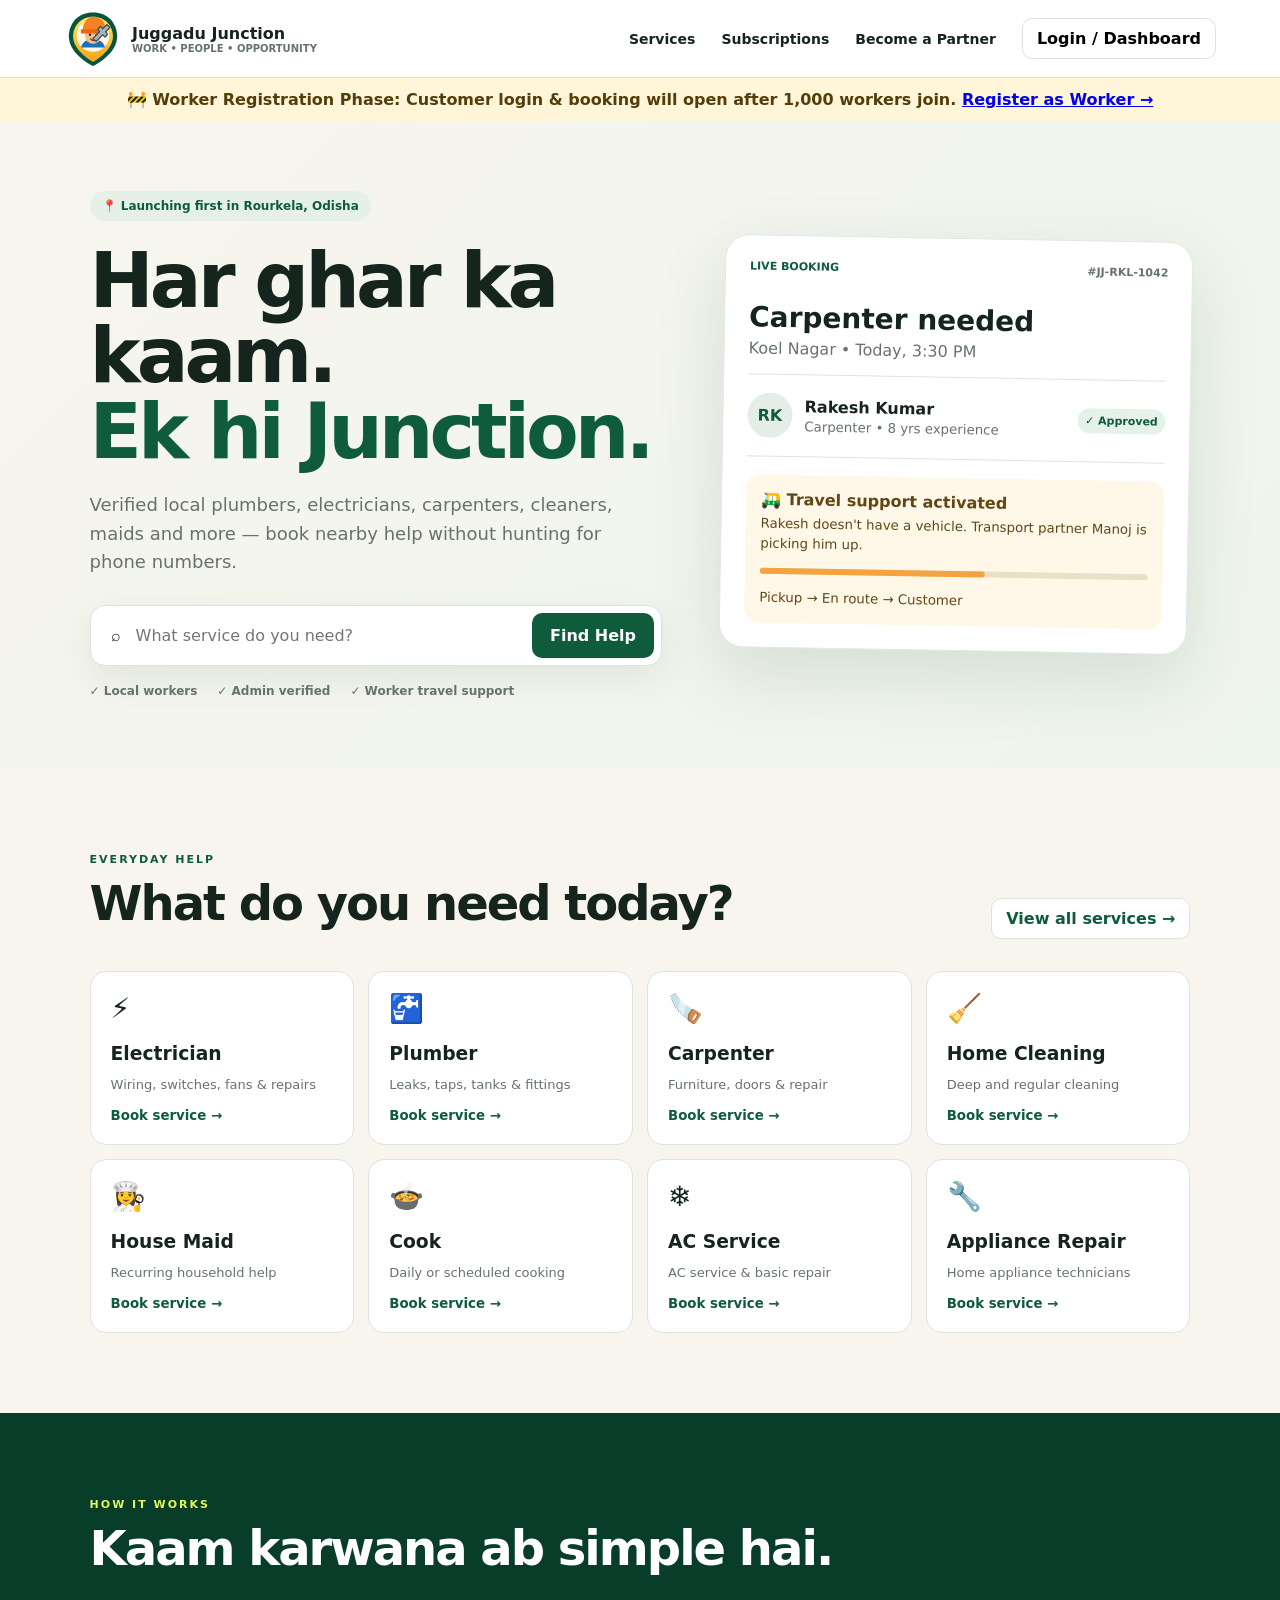
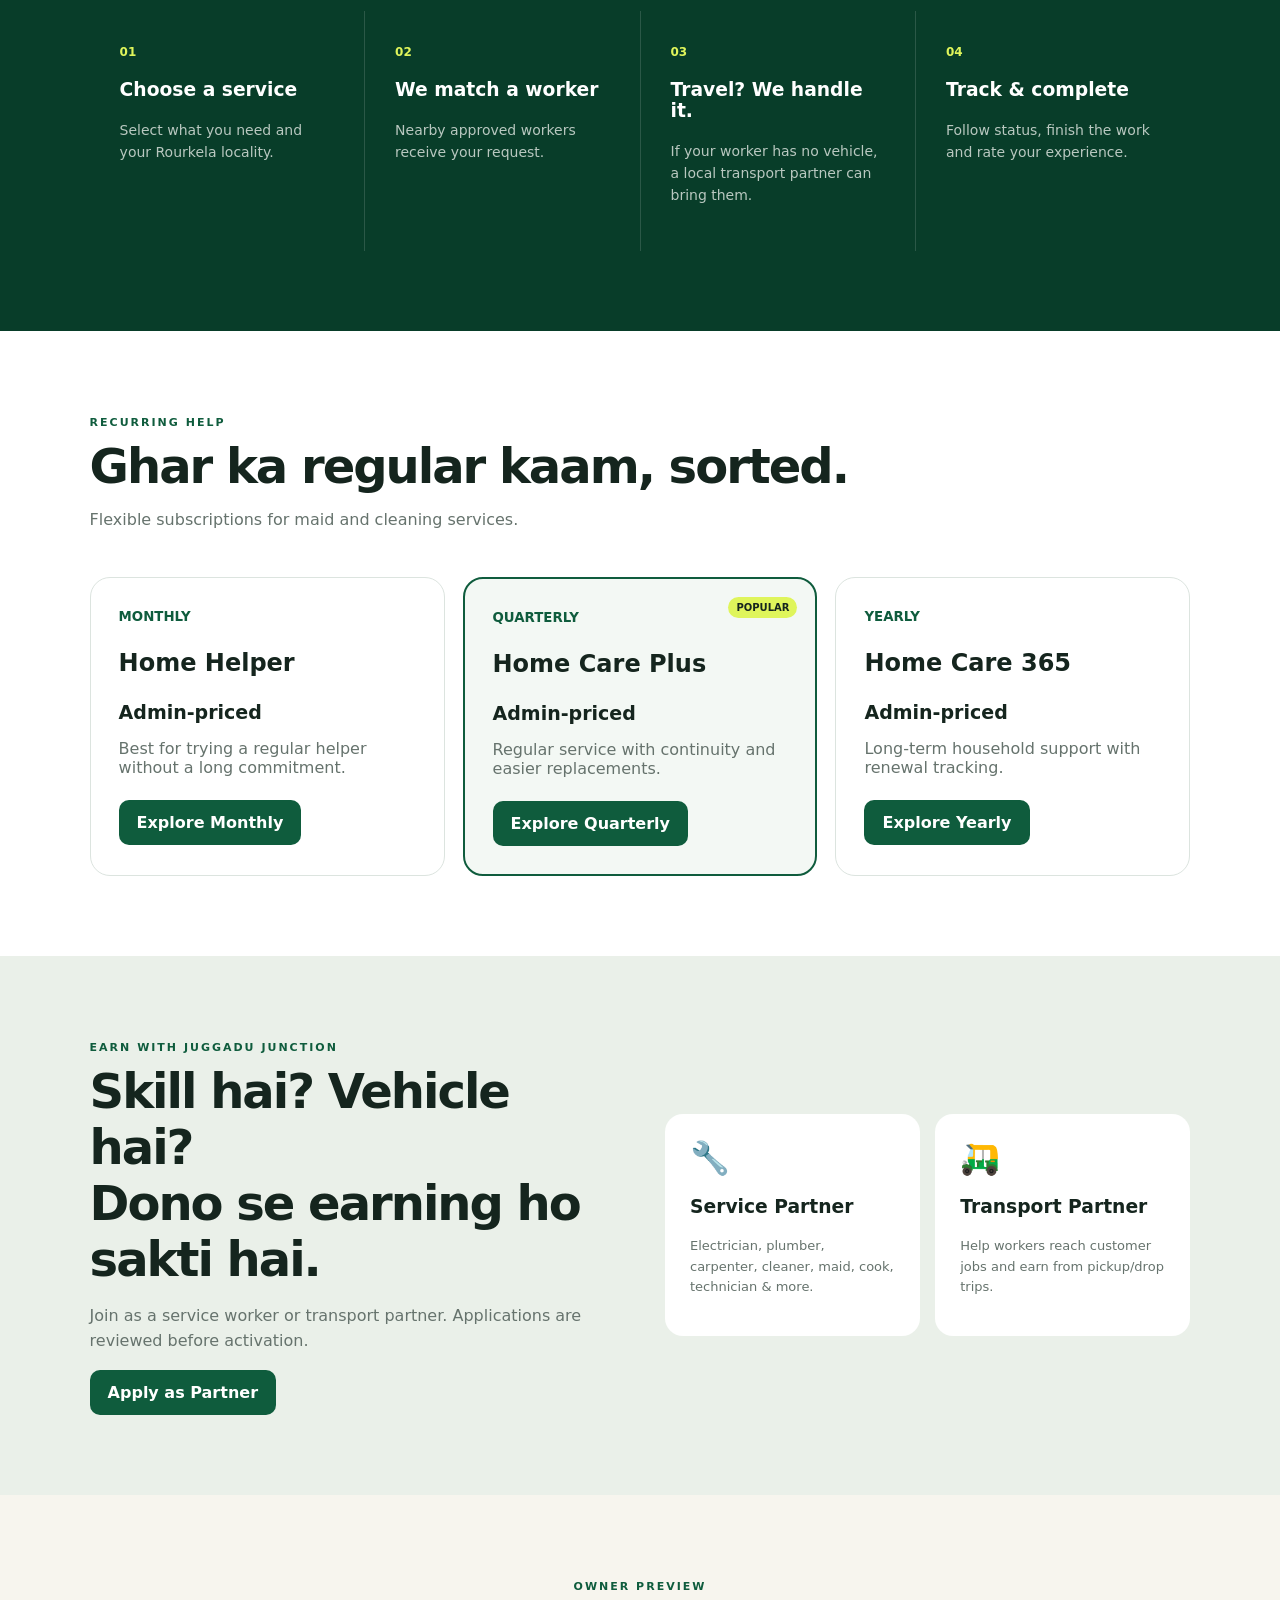
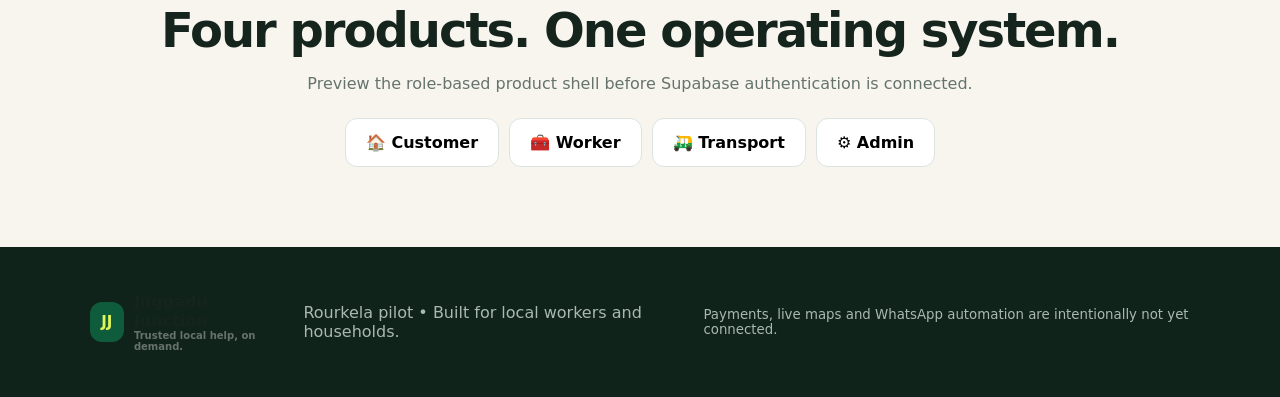
==== commit 0821ce63: "Use compact Juggadu icon in header and favicon; preserve full poster artwork" ====
--- a/index.html
+++ b/index.html
@@ -1 +1 @@
-<!doctype html><html lang="en"><head><meta charset="UTF-8"/><meta name="viewport" content="width=device-width,initial-scale=1"/><meta name="theme-color" content="#0f5c3d"/><meta name="description" content="Juggadu Junction - trusted local home services in Rourkela"/><title>Juggadu Junction | Rourkela</title><link rel="icon" type="image/png" href="juggadu-logo.png.png"/><link rel="apple-touch-icon" href="juggadu-logo.png.png"/><link rel="stylesheet" href="styles.css?v=admin-easy-2"/></head><body><header class="top"><a class="brand" href="#home" aria-label="Juggadu Junction home"><img class="brand-logo" src="juggadu-logo.png.png" alt="Juggadu Junction logo" width="58" height="58" style="display:block;width:58px;height:58px;max-width:58px;max-height:58px;object-fit:contain;flex:0 0 58px"/><span><strong>Juggadu Junction</strong><small>Rourkela ka apna service network</small></span></a><nav><a href="#services">Services</a><a href="#plans">Subscriptions</a><a href="#partner">Become a Partner</a><button id="accountButton" class="ghost" onclick="customerLaunchNotice()">Book Without Login</button></nav></header><main id="home"><div style="background:#fff5d9;color:#553d09;text-align:center;padding:12px 16px;font-weight:750">🚧 Worker Registration Phase: Customer login & booking will open after 1,000 workers join. <a href="#partner">Register as Worker →</a></div><section class="hero"><div><span class="pill">📍 Launching first in Rourkela, Odisha</span><h1>Har ghar ka kaam.<br/><em>Ek hi Junction.</em></h1><p>Verified local plumbers, electricians, carpenters, cleaners, maids and more — book nearby help without hunting for phone numbers.</p><div class="search"><span>⌕</span><input id="search" placeholder="What service do you need?"/><button onclick="customerLaunchNotice()">Find Help</button></div><div class="trust"><b>✓ Local workers</b><b>✓ Admin verified</b><b>✓ Worker travel support</b></div></div><aside class="live"><div class="livehead"><span>LIVE BOOKING</span><b>#JJ-RKL-1042</b></div><h3>Carpenter needed</h3><p>Koel Nagar • Today, 3:30 PM</p><div class="worker"><div class="avatar">RK</div><div><b>Rakesh Kumar</b><small>Carpenter • 8 yrs experience</small></div><span class="verified">✓ Approved</span></div><div class="ride"><b>🛺 Travel support activated</b><small>Rakesh doesn't have a vehicle. Transport partner Manoj is picking him up.</small><div class="progress"><i></i></div><small>Pickup → En route → Customer</small></div></aside></section><section id="services" class="section"><div class="title"><div><span>EVERYDAY HELP</span><h2>What do you need today?</h2></div><button class="link" onclick="showAll()">View all services →</button></div><div id="serviceGrid" class="grid"></div></section><section class="how"><span>HOW IT WORKS</span><h2>Kaam karwana ab simple hai.</h2><div class="steps"><article><b>01</b><h3>Choose a service</h3><p>Select what you need and your Rourkela locality.</p></article><article><b>02</b><h3>We match a worker</h3><p>Nearby approved workers receive your request.</p></article><article><b>03</b><h3>Travel? We handle it.</h3><p>If your worker has no vehicle, a local transport partner can bring them.</p></article><article><b>04</b><h3>Track & complete</h3><p>Follow status, finish the work and rate your experience.</p></article></div></section><section id="plans" class="section plans"><div class="title"><div><span>RECURRING HELP</span><h2>Ghar ka regular kaam, sorted.</h2><p>Flexible subscriptions for maid and cleaning services.</p></div></div><div class="planGrid"><article><small>MONTHLY</small><h3>Home Helper</h3><strong>Admin-priced</strong><p>Best for trying a regular helper without a long commitment.</p><button onclick="plan('Monthly')">Explore Monthly</button></article><article class="featured"><label>POPULAR</label><small>QUARTERLY</small><h3>Home Care Plus</h3><strong>Admin-priced</strong><p>Regular service with continuity and easier replacements.</p><button onclick="plan('Quarterly')">Explore Quarterly</button></article><article><small>YEARLY</small><h3>Home Care 365</h3><strong>Admin-priced</strong><p>Long-term household support with renewal tracking.</p><button onclick="plan('Yearly')">Explore Yearly</button></article></div></section><section id="partner" class="partner"><div><span>EARN WITH JUGGADU JUNCTION</span><h2>Skill hai? Vehicle hai?<br/>Dono se earning ho sakti hai.</h2><p>Join as a service worker or transport partner. Applications are reviewed before activation.</p><button onclick="partner()">Apply as Partner</button></div><div class="partnercards"><article><b>🔧</b><h3>Service Partner</h3><p>Electrician, plumber, carpenter, cleaner, maid, cook, technician & more.</p></article><article><b>🛺</b><h3>Transport Partner</h3><p>Help workers reach customer jobs and earn from pickup/drop trips.</p></article></div></section><section class="demo"><span>OWNER PREVIEW</span><h2>Four products. One operating system.</h2><p>Preview the role-based product shell before Supabase authentication is connected.</p><div class="roles"><button onclick="customerLaunchNotice()">🏠 Customer</button><button onclick="dashboard('Worker')">🧰 Worker</button><button onclick="dashboard('Transport')">🛺 Transport</button><button onclick="dashboard('Admin')">⚙️ Admin</button></div></section></main><footer><div class="brand"><span class="mark" aria-hidden="true">JJ</span><span><strong>Juggadu Junction</strong><small>Trusted local help, on demand.</small></span></div><p>Rourkela pilot • Built for local workers and households.</p><small>Payments, live maps and WhatsApp automation are intentionally not yet connected.</small></footer><div id="modal" class="modal"><div class="modalbox"><button class="close" onclick="closeModal()">×</button><div id="modalBody"></div></div></div><script src="app.js?v=worker-only-20261009"></script></body></html>+<!doctype html><html lang="en"><head><meta charset="UTF-8"/><meta name="viewport" content="width=device-width,initial-scale=1"/><meta name="theme-color" content="#0f5c3d"/><meta name="description" content="Juggadu Junction - trusted local home services in Rourkela"/><title>Juggadu Junction | Rourkela</title><link rel="icon" type="image/png" href="juggadu-header-logo.svg"/><link rel="apple-touch-icon" href="juggadu-header-logo.svg"/><link rel="stylesheet" href="styles.css?v=logo-20261009"/></head><body><header class="top"><a class="brand" href="#home" aria-label="Juggadu Junction home"><img class="brand-logo" src="juggadu-header-logo.svg" alt="Juggadu Junction logo" width="58" height="58" style="display:block;width:58px;height:58px;max-width:58px;max-height:58px;object-fit:contain;flex:0 0 58px"/><span><strong>Juggadu Junction</strong><small>WORK • PEOPLE • OPPORTUNITY</small></span></a><nav><a href="#services">Services</a><a href="#plans">Subscriptions</a><a href="#partner">Become a Partner</a><button id="accountButton" class="ghost" onclick="customerLaunchNotice()">Book Without Login</button></nav></header><main id="home"><div style="background:#fff5d9;color:#553d09;text-align:center;padding:12px 16px;font-weight:750">🚧 Worker Registration Phase: Customer login & booking will open after 1,000 workers join. <a href="#partner">Register as Worker →</a></div><section class="hero"><div><span class="pill">📍 Launching first in Rourkela, Odisha</span><h1>Har ghar ka kaam.<br/><em>Ek hi Junction.</em></h1><p>Verified local plumbers, electricians, carpenters, cleaners, maids and more — book nearby help without hunting for phone numbers.</p><div class="search"><span>⌕</span><input id="search" placeholder="What service do you need?"/><button onclick="customerLaunchNotice()">Find Help</button></div><div class="trust"><b>✓ Local workers</b><b>✓ Admin verified</b><b>✓ Worker travel support</b></div></div><aside class="live"><div class="livehead"><span>LIVE BOOKING</span><b>#JJ-RKL-1042</b></div><h3>Carpenter needed</h3><p>Koel Nagar • Today, 3:30 PM</p><div class="worker"><div class="avatar">RK</div><div><b>Rakesh Kumar</b><small>Carpenter • 8 yrs experience</small></div><span class="verified">✓ Approved</span></div><div class="ride"><b>🛺 Travel support activated</b><small>Rakesh doesn't have a vehicle. Transport partner Manoj is picking him up.</small><div class="progress"><i></i></div><small>Pickup → En route → Customer</small></div></aside></section><section id="services" class="section"><div class="title"><div><span>EVERYDAY HELP</span><h2>What do you need today?</h2></div><button class="link" onclick="showAll()">View all services →</button></div><div id="serviceGrid" class="grid"></div></section><section class="how"><span>HOW IT WORKS</span><h2>Kaam karwana ab simple hai.</h2><div class="steps"><article><b>01</b><h3>Choose a service</h3><p>Select what you need and your Rourkela locality.</p></article><article><b>02</b><h3>We match a worker</h3><p>Nearby approved workers receive your request.</p></article><article><b>03</b><h3>Travel? We handle it.</h3><p>If your worker has no vehicle, a local transport partner can bring them.</p></article><article><b>04</b><h3>Track & complete</h3><p>Follow status, finish the work and rate your experience.</p></article></div></section><section id="plans" class="section plans"><div class="title"><div><span>RECURRING HELP</span><h2>Ghar ka regular kaam, sorted.</h2><p>Flexible subscriptions for maid and cleaning services.</p></div></div><div class="planGrid"><article><small>MONTHLY</small><h3>Home Helper</h3><strong>Admin-priced</strong><p>Best for trying a regular helper without a long commitment.</p><button onclick="plan('Monthly')">Explore Monthly</button></article><article class="featured"><label>POPULAR</label><small>QUARTERLY</small><h3>Home Care Plus</h3><strong>Admin-priced</strong><p>Regular service with continuity and easier replacements.</p><button onclick="plan('Quarterly')">Explore Quarterly</button></article><article><small>YEARLY</small><h3>Home Care 365</h3><strong>Admin-priced</strong><p>Long-term household support with renewal tracking.</p><button onclick="plan('Yearly')">Explore Yearly</button></article></div></section><section id="partner" class="partner"><div><span>EARN WITH JUGGADU JUNCTION</span><h2>Skill hai? Vehicle hai?<br/>Dono se earning ho sakti hai.</h2><p>Join as a service worker or transport partner. Applications are reviewed before activation.</p><button onclick="partner()">Apply as Partner</button></div><div class="partnercards"><article><b>🔧</b><h3>Service Partner</h3><p>Electrician, plumber, carpenter, cleaner, maid, cook, technician & more.</p></article><article><b>🛺</b><h3>Transport Partner</h3><p>Help workers reach customer jobs and earn from pickup/drop trips.</p></article></div></section><section class="demo"><span>OWNER PREVIEW</span><h2>Four products. One operating system.</h2><p>Preview the role-based product shell before Supabase authentication is connected.</p><div class="roles"><button onclick="customerLaunchNotice()">🏠 Customer</button><button onclick="dashboard('Worker')">🧰 Worker</button><button onclick="dashboard('Transport')">🛺 Transport</button><button onclick="dashboard('Admin')">⚙️ Admin</button></div></section></main><footer><div class="brand"><span class="mark" aria-hidden="true">JJ</span><span><strong>Juggadu Junction</strong><small>Trusted local help, on demand.</small></span></div><p>Rourkela pilot • Built for local workers and households.</p><small>Payments, live maps and WhatsApp automation are intentionally not yet connected.</small></footer><div id="modal" class="modal"><div class="modalbox"><button class="close" onclick="closeModal()">×</button><div id="modalBody"></div></div></div><script src="app.js?v=worker-only-20261009"></script></body></html>
